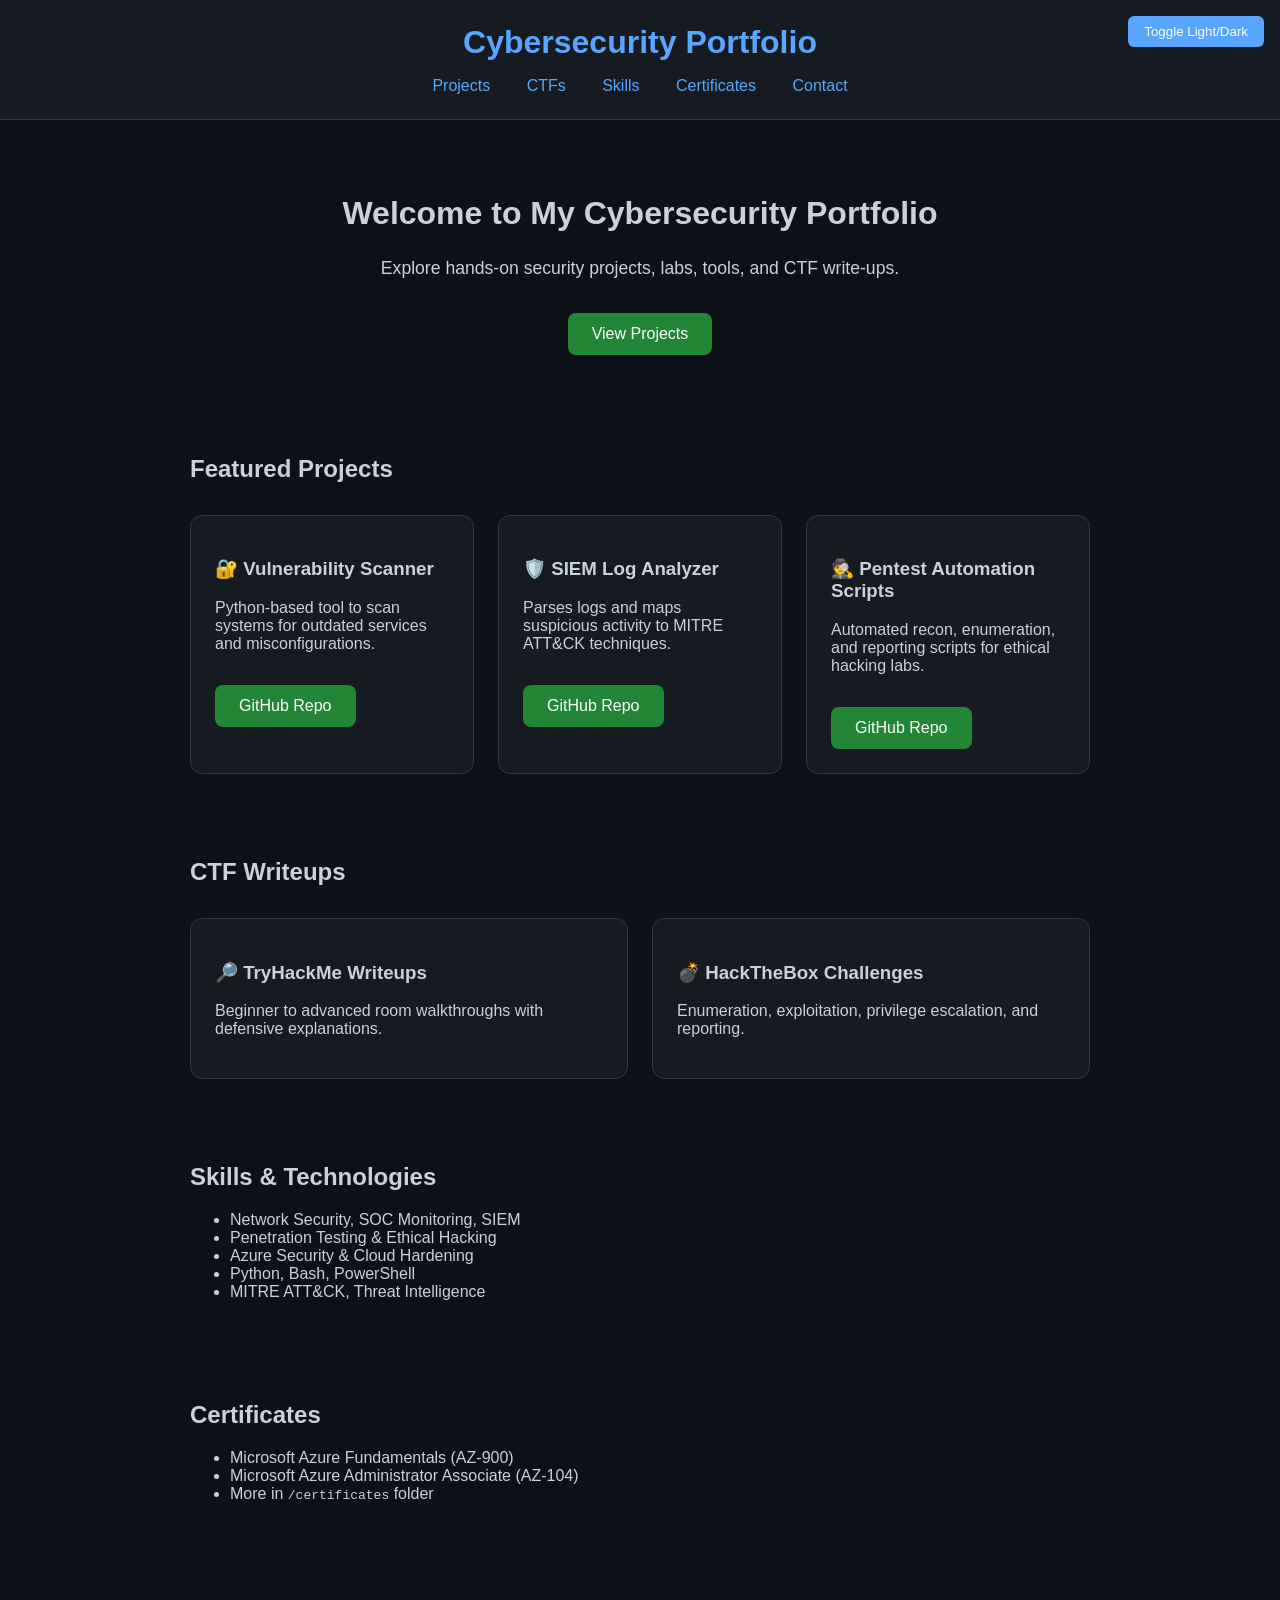
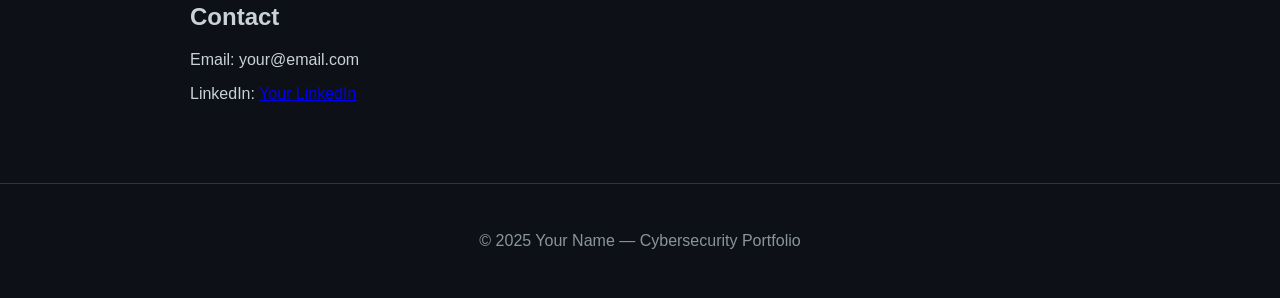
==== index.html @ ebfca136 "Create index.html" ====
<!DOCTYPE html>
<html lang="en">
<head>
    <meta charset="UTF-8">
    <meta name="viewport" content="width=device-width, initial-scale=1.0">
    <title>Cybersecurity Portfolio</title>
    <link rel="stylesheet" href="assets/css/styles.css">
    <style>
        body {margin:0;font-family:Arial,sans-serif;background:#0d1117;color:#c9d1d9;transition: background 0.3s, color 0.3s;}
        header {background:#161b22;padding:1.5rem 2rem;text-align:center;border-bottom:1px solid #30363d;}
        header h1 {margin:0;font-size:2rem;color:#58a6ff;}
        nav {margin-top:1rem;}
        nav a {margin:0 1rem;color:#58a6ff;text-decoration:none;transition:color 0.3s;}
        nav a:hover {color:#2ea043;}
        section {max-width:900px;margin:auto;padding:2rem;}
        .hero {text-align:center;padding:3rem 1rem;}
        .hero h2 {font-size:2rem;}
        .hero p {font-size:1.1rem;margin-top:0.5rem;}
        .cards {display:grid;grid-template-columns:repeat(auto-fit,minmax(250px,1fr));gap:1.5rem;margin-top:2rem;}
        .card {background:#161b22;border:1px solid #30363d;border-radius:12px;padding:1.5rem;transition:0.3s ease;}
        .card:hover {border-color:#58a6ff;}
        a.button {display:inline-block;margin-top:1rem;padding:0.75rem 1.5rem;background:#238636;color:white;text-decoration:none;border-radius:8px;transition:0.3s;}
        a.button:hover {background:#2ea043;}
        footer {text-align:center;padding:2rem 1rem;border-top:1px solid #30363d;margin-top:2rem;color:#8b949e;}
        .dark-mode {background:#0d1117;color:#c9d1d9;}
        .light-mode {background:#f5f5f5;color:#111;}
        .mode-toggle {position:fixed;top:1rem;right:1rem;padding:0.5rem 1rem;background:#58a6ff;color:white;border:none;border-radius:6px;cursor:pointer;transition:0.3s;}
        .mode-toggle:hover {background:#2ea043;}
    </style>
</head>
<body>
    <button class="mode-toggle" onclick="toggleMode()">Toggle Light/Dark</button>
    <header>
        <h1>Cybersecurity Portfolio</h1>
        <nav>
            <a href="#projects">Projects</a>
            <a href="#ctf">CTFs</a>
            <a href="#skills">Skills</a>
            <a href="#certificates">Certificates</a>
            <a href="#contact">Contact</a>
        </nav>
    </header>

    <section class="hero">
        <h2>Welcome to My Cybersecurity Portfolio</h2>
        <p>Explore hands-on security projects, labs, tools, and CTF write-ups.</p>
        <a class="button" href="#projects">View Projects</a>
    </section>

    <section id="projects">
        <h2>Featured Projects</h2>
        <div class="cards">
            <div class="card">
                <h3>🔐 Vulnerability Scanner</h3>
                <p>Python-based tool to scan systems for outdated services and misconfigurations.</p>
                <a href="#" class="button">GitHub Repo</a>
            </div>
            <div class="card">
                <h3>🛡️ SIEM Log Analyzer</h3>
                <p>Parses logs and maps suspicious activity to MITRE ATT&CK techniques.</p>
                <a href="#" class="button">GitHub Repo</a>
            </div>
            <div class="card">
                <h3>🕵️ Pentest Automation Scripts</h3>
                <p>Automated recon, enumeration, and reporting scripts for ethical hacking labs.</p>
                <a href="#" class="button">GitHub Repo</a>
            </div>
        </div>
    </section>

    <section id="ctf">
        <h2>CTF Writeups</h2>
        <div class="cards">
            <div class="card">
                <h3>🔎 TryHackMe Writeups</h3>
                <p>Beginner to advanced room walkthroughs with defensive explanations.</p>
            </div>
            <div class="card">
                <h3>💣 HackTheBox Challenges</h3>
                <p>Enumeration, exploitation, privilege escalation, and reporting.</p>
            </div>
        </div>
    </section>

    <section id="skills">
        <h2>Skills & Technologies</h2>
        <ul>
            <li>Network Security, SOC Monitoring, SIEM</li>
            <li>Penetration Testing & Ethical Hacking</li>
            <li>Azure Security & Cloud Hardening</li>
            <li>Python, Bash, PowerShell</li>
            <li>MITRE ATT&CK, Threat Intelligence</li>
        </ul>
    </section>

    <section id="certificates">
        <h2>Certificates</h2>
        <ul>
            <li>Microsoft Azure Fundamentals (AZ-900)</li>
            <li>Microsoft Azure Administrator Associate (AZ-104)</li>
            <li>More in <code>/certificates</code> folder</li>
        </ul>
    </section>

    <section id="contact">
        <h2>Contact</h2>
        <p>Email: your@email.com</p>
        <p>LinkedIn: <a href="#">Your LinkedIn</a></p>
    </section>

    <footer>
        <p>© 2025 Your Name — Cybersecurity Portfolio</p>
    </footer>

    <script>
        function toggleMode() {
            document.body.classList.toggle('light-mode');
            document.body.classList.toggle('dark-mode');
        }
    </script>
</body>
</html>
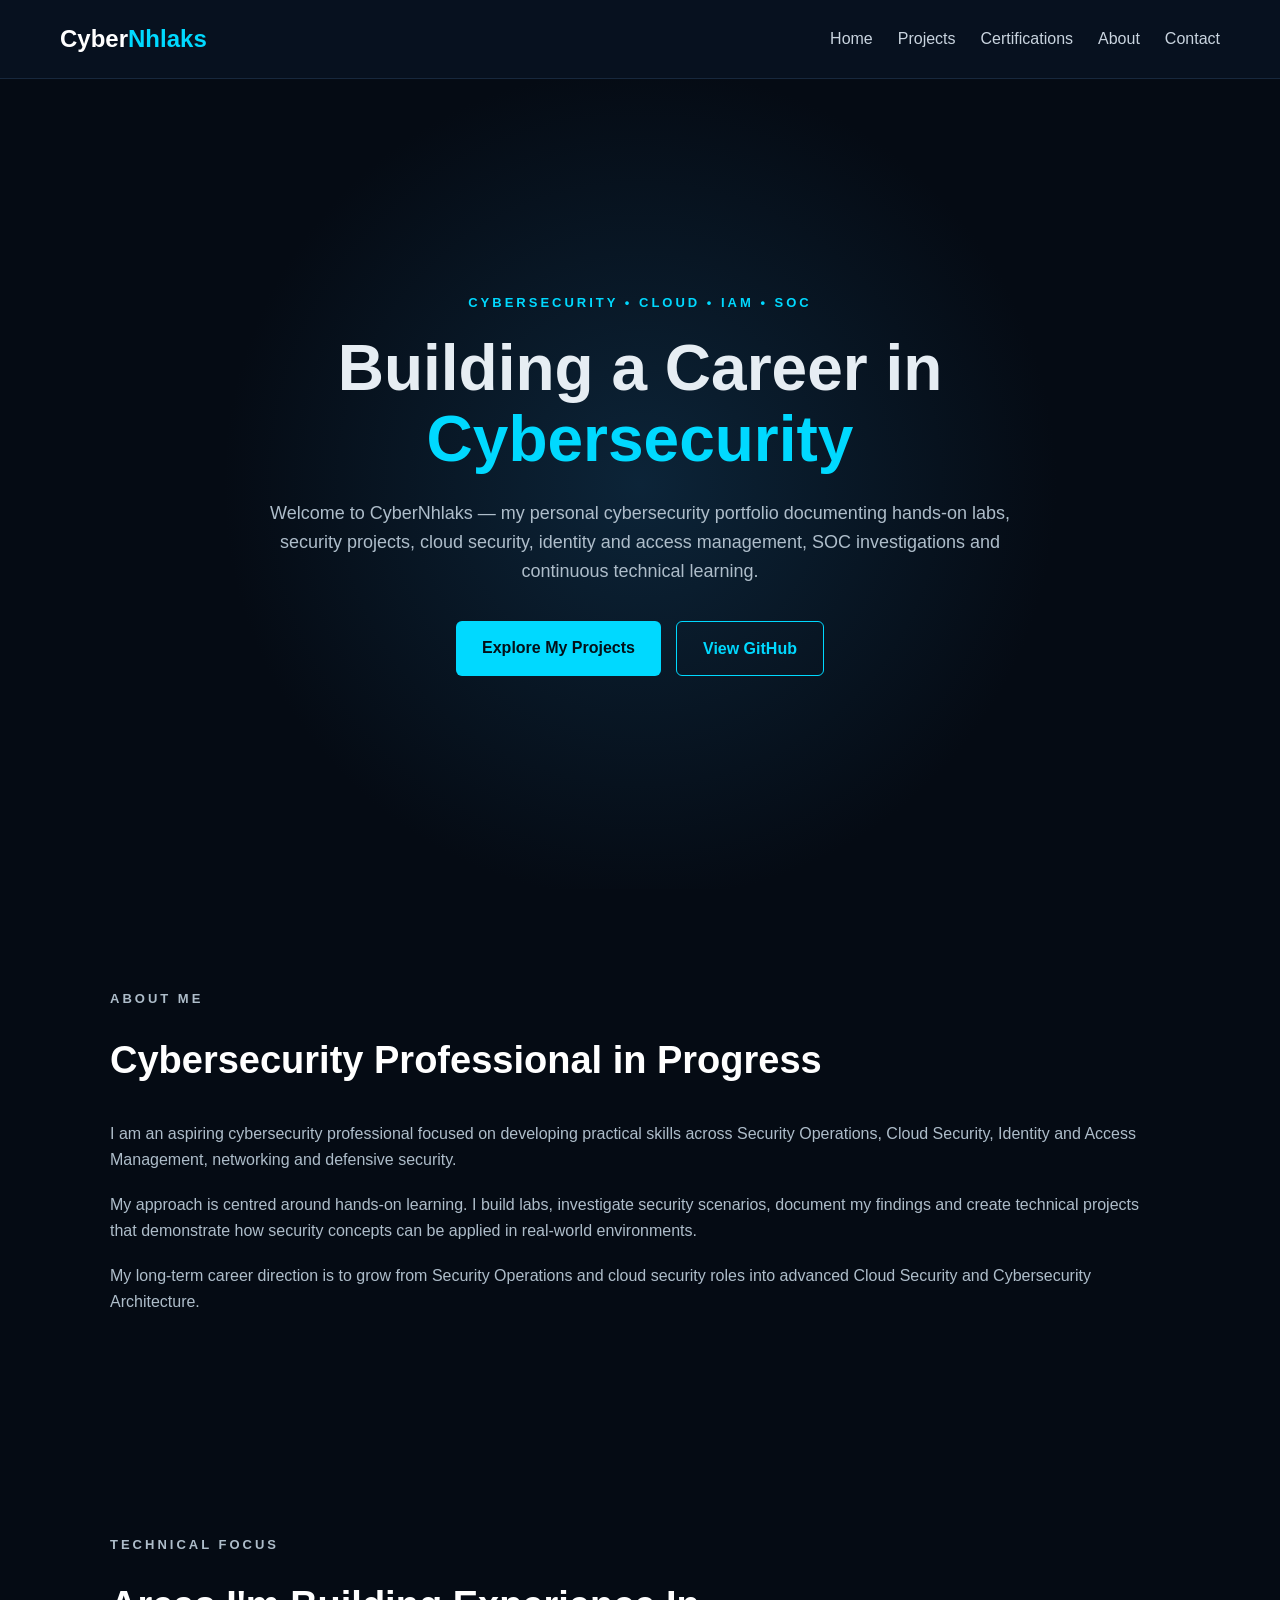
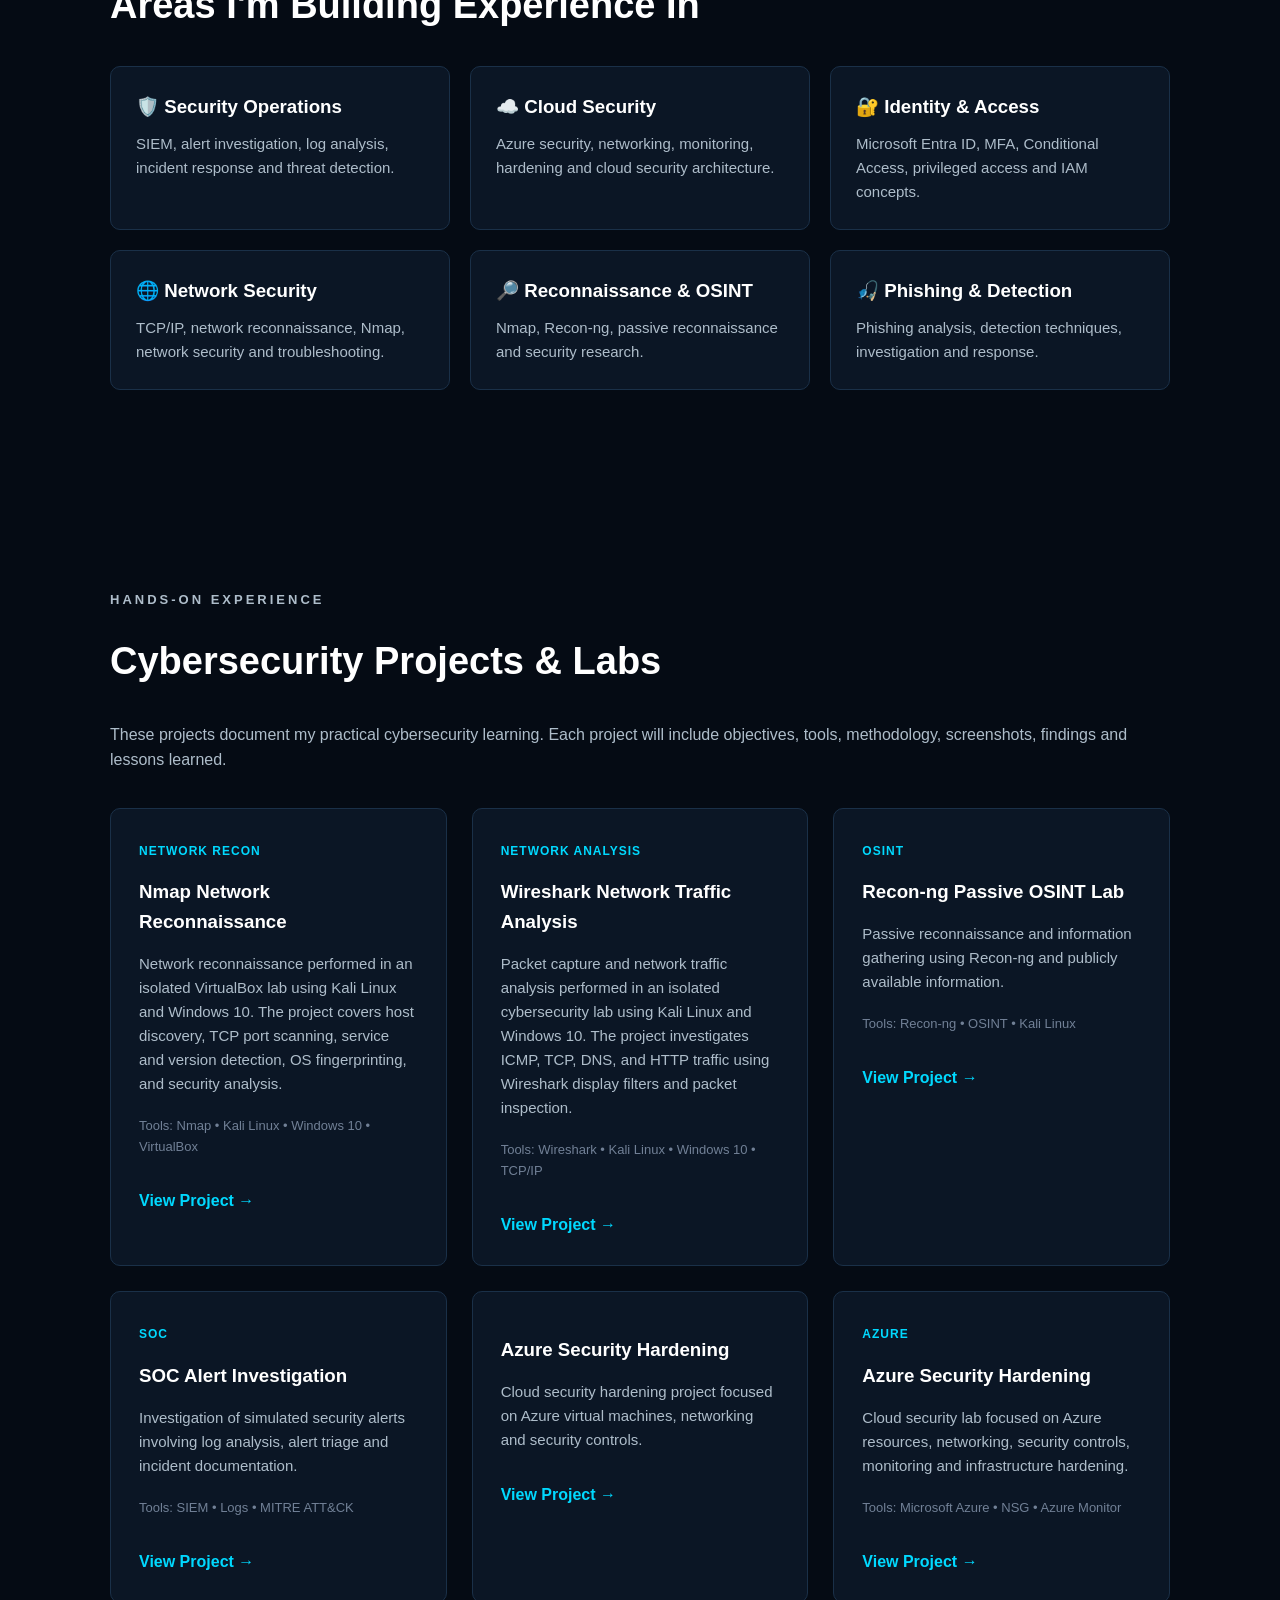
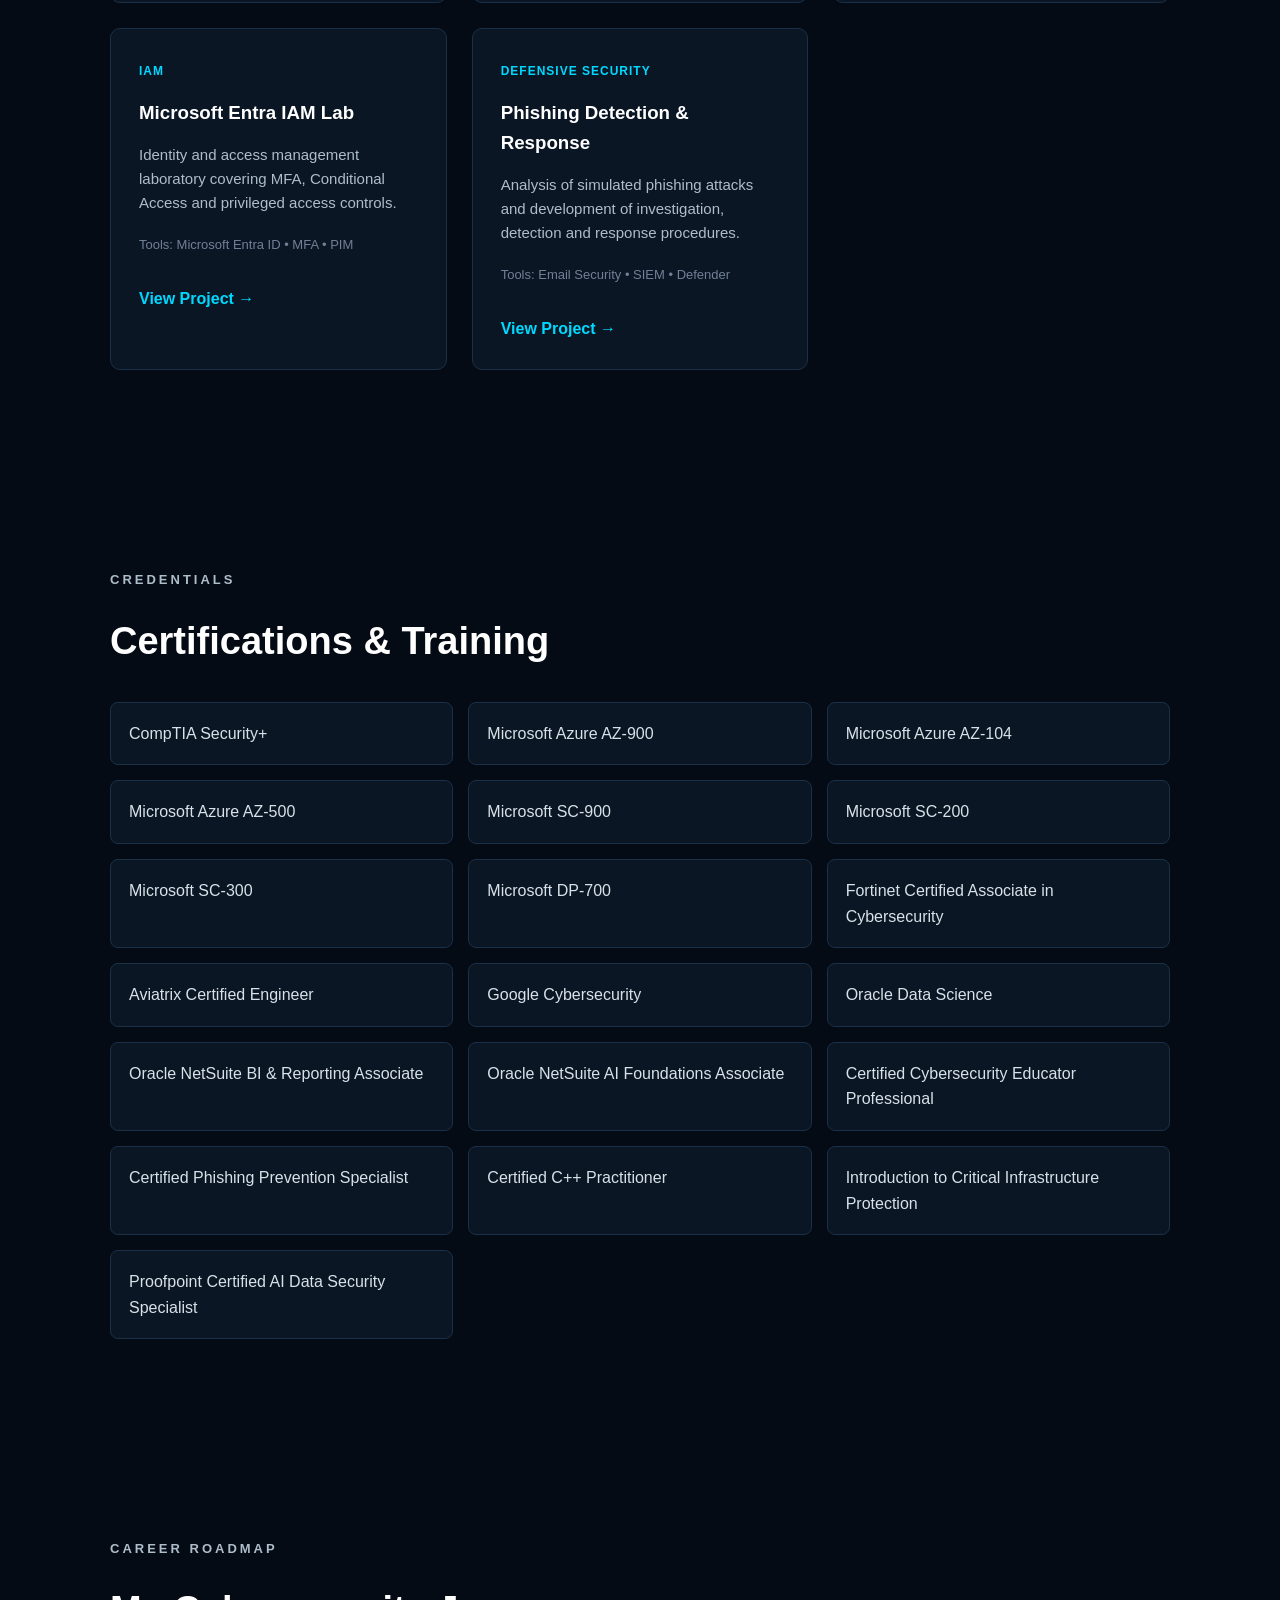
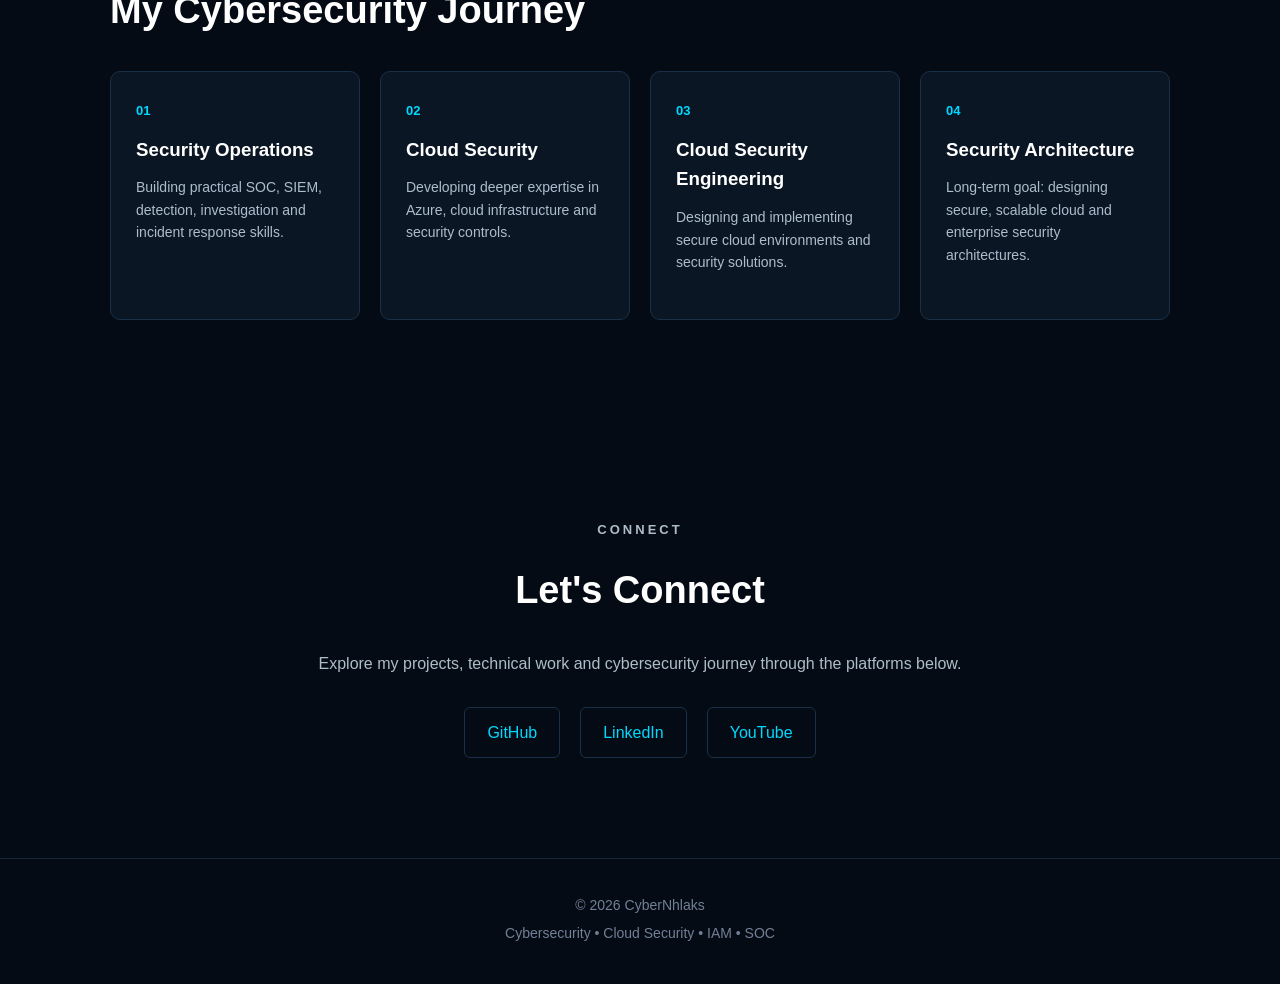
==== commit 0aefed86: "Fix CyberNhlaks homepage with redesigned portfolio" ====
--- a/index.html
+++ b/index.html
@@ -1,122 +1,569 @@
-<!DOCTYPE html>
-<html lang="en">
-<head>
-    <meta charset="UTF-8">
-    <meta name="viewport" content="width=device-width, initial-scale=1.0">
-    <title>Cybersecurity Portfolio</title>
-    <link rel="stylesheet" href="assets/css/styles.css">
-    <style>
-        body {margin:0;font-family:Arial,sans-serif;background:#0d1117;color:#c9d1d9;transition: background 0.3s, color 0.3s;}
-        header {background:#161b22;padding:1.5rem 2rem;text-align:center;border-bottom:1px solid #30363d;}
-        header h1 {margin:0;font-size:2rem;color:#58a6ff;}
-        nav {margin-top:1rem;}
-        nav a {margin:0 1rem;color:#58a6ff;text-decoration:none;transition:color 0.3s;}
-        nav a:hover {color:#2ea043;}
-        section {max-width:900px;margin:auto;padding:2rem;}
-        .hero {text-align:center;padding:3rem 1rem;}
-        .hero h2 {font-size:2rem;}
-        .hero p {font-size:1.1rem;margin-top:0.5rem;}
-        .cards {display:grid;grid-template-columns:repeat(auto-fit,minmax(250px,1fr));gap:1.5rem;margin-top:2rem;}
-        .card {background:#161b22;border:1px solid #30363d;border-radius:12px;padding:1.5rem;transition:0.3s ease;}
-        .card:hover {border-color:#58a6ff;}
-        a.button {display:inline-block;margin-top:1rem;padding:0.75rem 1.5rem;background:#238636;color:white;text-decoration:none;border-radius:8px;transition:0.3s;}
-        a.button:hover {background:#2ea043;}
-        footer {text-align:center;padding:2rem 1rem;border-top:1px solid #30363d;margin-top:2rem;color:#8b949e;}
-        .dark-mode {background:#0d1117;color:#c9d1d9;}
-        .light-mode {background:#f5f5f5;color:#111;}
-        .mode-toggle {position:fixed;top:1rem;right:1rem;padding:0.5rem 1rem;background:#58a6ff;color:white;border:none;border-radius:6px;cursor:pointer;transition:0.3s;}
-        .mode-toggle:hover {background:#2ea043;}
-    </style>
-</head>
-<body>
-    <button class="mode-toggle" onclick="toggleMode()">Toggle Light/Dark</button>
-    <header>
-        <h1>Cybersecurity Portfolio</h1>
-        <nav>
-            <a href="#projects">Projects</a>
-            <a href="#ctf">CTFs</a>
-            <a href="#skills">Skills</a>
-            <a href="#certificates">Certificates</a>
-            <a href="#contact">Contact</a>
-        </nav>
-    </header>
-
-    <section class="hero">
-        <h2>Welcome to My Cybersecurity Portfolio</h2>
-        <p>Explore hands-on security projects, labs, tools, and CTF write-ups.</p>
-        <a class="button" href="#projects">View Projects</a>
-    </section>
-
-    <section id="projects">
-        <h2>Featured Projects</h2>
-        <div class="cards">
-            <div class="card">
-                <h3>🔐 Vulnerability Scanner</h3>
-                <p>Python-based tool to scan systems for outdated services and misconfigurations.</p>
-                <a href="#" class="button">GitHub Repo</a>
-            </div>
-            <div class="card">
-                <h3>🛡️ SIEM Log Analyzer</h3>
-                <p>Parses logs and maps suspicious activity to MITRE ATT&CK techniques.</p>
-                <a href="#" class="button">GitHub Repo</a>
-            </div>
-            <div class="card">
-                <h3>🕵️ Pentest Automation Scripts</h3>
-                <p>Automated recon, enumeration, and reporting scripts for ethical hacking labs.</p>
-                <a href="#" class="button">GitHub Repo</a>
-            </div>
-        </div>
-    </section>
-
-    <section id="ctf">
-        <h2>CTF Writeups</h2>
-        <div class="cards">
-            <div class="card">
-                <h3>🔎 TryHackMe Writeups</h3>
-                <p>Beginner to advanced room walkthroughs with defensive explanations.</p>
-            </div>
-            <div class="card">
-                <h3>💣 HackTheBox Challenges</h3>
-                <p>Enumeration, exploitation, privilege escalation, and reporting.</p>
-            </div>
-        </div>
-    </section>
-
-    <section id="skills">
-        <h2>Skills & Technologies</h2>
-        <ul>
-            <li>Network Security, SOC Monitoring, SIEM</li>
-            <li>Penetration Testing & Ethical Hacking</li>
-            <li>Azure Security & Cloud Hardening</li>
-            <li>Python, Bash, PowerShell</li>
-            <li>MITRE ATT&CK, Threat Intelligence</li>
-        </ul>
-    </section>
-
-    <section id="certificates">
-        <h2>Certificates</h2>
-        <ul>
-            <li>Microsoft Azure Fundamentals (AZ-900)</li>
-            <li>Microsoft Azure Administrator Associate (AZ-104)</li>
-            <li>More in <code>/certificates</code> folder</li>
-        </ul>
-    </section>
-
-    <section id="contact">
-        <h2>Contact</h2>
-        <p>Email: your@email.com</p>
-        <p>LinkedIn: <a href="#">Your LinkedIn</a></p>
-    </section>
-
-    <footer>
-        <p>© 2025 Your Name — Cybersecurity Portfolio</p>
-    </footer>
-
-    <script>
-        function toggleMode() {
-            document.body.classList.toggle('light-mode');
-            document.body.classList.toggle('dark-mode');
-        }
-    </script>
-</body>
-</html>
+<!DOCTYPE html>
+<html lang="en">
+
+<head>
+    <meta charset="UTF-8">
+    <meta name="viewport" content="width=device-width, initial-scale=1.0">
+
+    <title>CyberNhlaks | Cybersecurity Portfolio</title>
+
+    <meta name="description"
+        content="CyberNhlaks cybersecurity portfolio showcasing SOC, cloud security, IAM, networking and defensive security projects.">
+
+    <link rel="stylesheet" href="style.css">
+</head>
+
+<body>
+
+    <!-- ================= NAVIGATION ================= -->
+
+    <header>
+        <nav class="navbar">
+
+            <div class="logo">
+                Cyber<span>Nhlaks</span>
+            </div>
+
+            <ul class="nav-links">
+                <li><a href="#home">Home</a></li>
+                <li><a href="#projects">Projects</a></li>
+                <li><a href="#certifications">Certifications</a></li>
+                <li><a href="#about">About</a></li>
+                <li><a href="#contact">Contact</a></li>
+            </ul>
+
+        </nav>
+    </header>
+
+
+    <!-- ================= HOME ================= -->
+
+    <section id="home" class="hero">
+
+        <div class="hero-content">
+
+            <p class="tagline">
+                CYBERSECURITY • CLOUD • IAM • SOC
+            </p>
+
+            <h1>
+                Building a Career in
+                <span>Cybersecurity</span>
+            </h1>
+
+            <p class="hero-text">
+                Welcome to CyberNhlaks — my personal cybersecurity portfolio
+                documenting hands-on labs, security projects, cloud security,
+                identity and access management, SOC investigations and
+                continuous technical learning.
+            </p>
+
+            <div class="hero-buttons">
+
+                <a href="#projects" class="btn">
+                    Explore My Projects
+                </a>
+
+                <a href="https://github.com/Niphokuhle116/CyberNhlaks"
+                   target="_blank"
+                   class="btn secondary">
+                    View GitHub
+                </a>
+
+            </div>
+
+        </div>
+
+    </section>
+
+
+    <!-- ================= ABOUT ================= -->
+
+    <section id="about" class="section">
+
+        <p class="section-label">ABOUT ME</p>
+
+        <h2>Cybersecurity Professional in Progress</h2>
+
+        <p>
+            I am an aspiring cybersecurity professional focused on developing
+            practical skills across Security Operations, Cloud Security,
+            Identity and Access Management, networking and defensive security.
+        </p>
+
+        <p>
+            My approach is centred around hands-on learning. I build labs,
+            investigate security scenarios, document my findings and create
+            technical projects that demonstrate how security concepts can be
+            applied in real-world environments.
+        </p>
+
+        <p>
+            My long-term career direction is to grow from Security Operations
+            and cloud security roles into advanced Cloud Security and
+            Cybersecurity Architecture.
+        </p>
+
+    </section>
+
+
+    <!-- ================= SKILLS ================= -->
+
+    <section class="section">
+
+        <p class="section-label">TECHNICAL FOCUS</p>
+
+        <h2>Areas I'm Building Experience In</h2>
+
+        <div class="skills-grid">
+
+            <div class="skill-card">
+                <h3>🛡️ Security Operations</h3>
+                <p>
+                    SIEM, alert investigation, log analysis,
+                    incident response and threat detection.
+                </p>
+            </div>
+
+            <div class="skill-card">
+                <h3>☁️ Cloud Security</h3>
+                <p>
+                    Azure security, networking, monitoring,
+                    hardening and cloud security architecture.
+                </p>
+            </div>
+
+            <div class="skill-card">
+                <h3>🔐 Identity & Access</h3>
+                <p>
+                    Microsoft Entra ID, MFA, Conditional Access,
+                    privileged access and IAM concepts.
+                </p>
+            </div>
+
+            <div class="skill-card">
+                <h3>🌐 Network Security</h3>
+                <p>
+                    TCP/IP, network reconnaissance, Nmap,
+                    network security and troubleshooting.
+                </p>
+            </div>
+
+            <div class="skill-card">
+                <h3>🔎 Reconnaissance & OSINT</h3>
+                <p>
+                    Nmap, Recon-ng, passive reconnaissance
+                    and security research.
+                </p>
+            </div>
+
+            <div class="skill-card">
+                <h3>🎣 Phishing & Detection</h3>
+                <p>
+                    Phishing analysis, detection techniques,
+                    investigation and response.
+                </p>
+            </div>
+
+        </div>
+
+    </section>
+
+
+    <!-- ================= PROJECTS ================= -->
+
+    <section id="projects" class="section">
+
+        <p class="section-label">HANDS-ON EXPERIENCE</p>
+
+        <h2>Cybersecurity Projects & Labs</h2>
+
+        <p>
+            These projects document my practical cybersecurity learning.
+            Each project will include objectives, tools, methodology,
+            screenshots, findings and lessons learned.
+        </p>
+
+
+        <div class="projects-grid">
+
+
+          <!-- PROJECT 1 -->
+
+<div class="project-card">
+
+    <span class="project-category">
+        NETWORK RECON
+    </span>
+
+    <h3>
+        Nmap Network Reconnaissance
+    </h3>
+
+    <p>
+        Network reconnaissance performed in an isolated VirtualBox lab
+        using Kali Linux and Windows 10. The project covers host discovery,
+        TCP port scanning, service and version detection, OS fingerprinting,
+        and security analysis.
+    </p>
+
+    <p class="tools">
+        Tools: Nmap • Kali Linux • Windows 10 • VirtualBox
+    </p>
+
+    <a href="https://github.com/Niphokuhle116/CyberNhlaks/tree/main/Nmap-Network-Reconnaissance"
+       class="project-link"
+       target="_blank"
+       rel="noopener noreferrer">
+        View Project →
+    </a>
+
+</div>
+
+<!-- PROJECT 2 -->
+
+<div class="project-card">
+
+    <span class="project-category">
+        NETWORK ANALYSIS
+    </span>
+
+    <h3>
+        Wireshark Network Traffic Analysis
+    </h3>
+
+    <p>
+        Packet capture and network traffic analysis performed in an
+        isolated cybersecurity lab using Kali Linux and Windows 10.
+        The project investigates ICMP, TCP, DNS, and HTTP traffic
+        using Wireshark display filters and packet inspection.
+    </p>
+
+    <p class="tools">
+        Tools: Wireshark • Kali Linux • Windows 10 • TCP/IP
+    </p>
+
+    <a href="https://github.com/Niphokuhle116/Wireshark-Network-Traffic-Analysis"
+   class="project-link"
+   target="_blank"
+   rel="noopener noreferrer">
+    View Project →
+</a>
+</div>
+
+            <!-- PROJECT 2 -->
+
+            <div class="project-card">
+
+                <span class="project-category">
+                    OSINT
+                </span>
+
+                <h3>
+                    Recon-ng Passive OSINT Lab
+                </h3>
+
+                <p>
+                    Passive reconnaissance and information gathering using
+                    Recon-ng and publicly available information.
+                </p>
+
+                <p class="tools">
+                    Tools: Recon-ng • OSINT • Kali Linux
+                </p>
+
+                <a href="#" class="project-link">
+                    View Project →
+                </a>
+
+            </div>
+
+
+            <!-- PROJECT 3 -->
+
+            <div class="project-card">
+
+                <span class="project-category">
+                    SOC
+                </span>
+
+                <h3>
+                    SOC Alert Investigation
+                </h3>
+
+                <p>
+                    Investigation of simulated security alerts involving
+                    log analysis, alert triage and incident documentation.
+                </p>
+
+                <p class="tools">
+                    Tools: SIEM • Logs • MITRE ATT&CK
+                </p>
+
+                <a href="#" class="project-link">
+                    View Project →
+                </a>
+
+            </div>
+
+
+            <!-- PROJECT 4 -->
+
+            <div class="project-card">
+    <h3>Azure Security Hardening</h3>
+    <p>
+        Cloud security hardening project focused on Azure
+        virtual machines, networking and security controls.
+    </p>
+
+    <a href="#" class="project-link">
+        View Project →
+    </a>
+</div>
+
+            <div class="project-card">
+
+                <span class="project-category">
+                    AZURE
+                </span>
+
+                <h3>
+                    Azure Security Hardening
+                </h3>
+
+                <p>
+                    Cloud security lab focused on Azure resources,
+                    networking, security controls, monitoring and
+                    infrastructure hardening.
+                </p>
+
+                <p class="tools">
+                    Tools: Microsoft Azure • NSG • Azure Monitor
+                </p>
+
+           <a href="#" class="project-link">
+            View Project →
+         </a>
+
+            </div>
+
+
+            <!-- PROJECT 5 -->
+
+            <div class="project-card">
+
+                <span class="project-category">
+                    IAM
+                </span>
+
+                <h3>
+                    Microsoft Entra IAM Lab
+                </h3>
+
+                <p>
+                    Identity and access management laboratory covering
+                    MFA, Conditional Access and privileged access controls.
+                </p>
+
+                <p class="tools">
+                    Tools: Microsoft Entra ID • MFA • PIM
+                </p>
+
+                <a href="#" class="project-link">
+                    View Project →
+                </a>
+
+            </div>
+
+
+            <!-- PROJECT 6 -->
+
+            <div class="project-card">
+
+                <span class="project-category">
+                    DEFENSIVE SECURITY
+                </span>
+
+                <h3>
+                    Phishing Detection & Response
+                </h3>
+
+                <p>
+                    Analysis of simulated phishing attacks and development
+                    of investigation, detection and response procedures.
+                </p>
+
+                <p class="tools">
+                    Tools: Email Security • SIEM • Defender
+                </p>
+
+                <a href="#" class="project-link">
+                    View Project →
+                </a>
+
+            </div>
+
+        </div>
+
+    </section>
+
+
+    <!-- ================= CERTIFICATIONS ================= -->
+
+    <section id="certifications" class="section">
+
+        <p class="section-label">CREDENTIALS</p>
+
+        <h2>Certifications & Training</h2>
+
+        <div class="certifications">
+
+            <div>CompTIA Security+</div>
+
+            <div>Microsoft Azure AZ-900</div>
+
+            <div>Microsoft Azure AZ-104</div>
+
+            <div>Microsoft Azure AZ-500</div>
+
+            <div>Microsoft SC-900</div>
+
+            <div>Microsoft SC-200</div>
+
+            <div>Microsoft SC-300</div>
+
+            <div>Microsoft DP-700</div>
+
+            <div>Fortinet Certified Associate in Cybersecurity</div>
+
+            <div>Aviatrix Certified Engineer</div>
+
+            <div>Google Cybersecurity</div>
+
+            <div>Oracle Data Science</div>
+
+            <div>Oracle NetSuite BI & Reporting Associate</div>
+
+            <div>Oracle NetSuite AI Foundations Associate</div>
+
+            <div>Certified Cybersecurity Educator Professional</div>
+
+            <div>Certified Phishing Prevention Specialist</div>
+
+            <div>Certified C++ Practitioner</div>
+
+            <div>Introduction to Critical Infrastructure Protection</div>
+
+            <div>Proofpoint Certified AI Data Security Specialist</div>
+
+        </div>
+
+    </section>
+
+
+    <!-- ================= ROADMAP ================= -->
+
+    <section class="section">
+
+        <p class="section-label">CAREER ROADMAP</p>
+
+        <h2>My Cybersecurity Journey</h2>
+
+        <div class="roadmap">
+
+            <div>
+                <span>01</span>
+                <h3>Security Operations</h3>
+                <p>
+                    Building practical SOC, SIEM, detection,
+                    investigation and incident response skills.
+                </p>
+            </div>
+
+            <div>
+                <span>02</span>
+                <h3>Cloud Security</h3>
+                <p>
+                    Developing deeper expertise in Azure,
+                    cloud infrastructure and security controls.
+                </p>
+            </div>
+
+            <div>
+                <span>03</span>
+                <h3>Cloud Security Engineering</h3>
+                <p>
+                    Designing and implementing secure cloud
+                    environments and security solutions.
+                </p>
+            </div>
+
+            <div>
+                <span>04</span>
+                <h3>Security Architecture</h3>
+                <p>
+                    Long-term goal: designing secure, scalable
+                    cloud and enterprise security architectures.
+                </p>
+            </div>
+
+        </div>
+
+    </section>
+
+
+    <!-- ================= CONTACT ================= -->
+
+    <section id="contact" class="section contact">
+
+        <p class="section-label">CONNECT</p>
+
+        <h2>Let's Connect</h2>
+
+        <p>
+            Explore my projects, technical work and cybersecurity journey
+            through the platforms below.
+        </p>
+
+        <div class="social-links">
+
+            <a href="https://github.com/Niphokuhle116/CyberNhlaks"
+               target="_blank">
+                GitHub
+            </a>
+
+            <!-- LinkedIn Profile -->
+            <a href="https://www.linkedin.com/in/nhlakanipho-mkhatshwa/"
+               target="_blank"
+             rel="noopener noreferrer">
+                LinkedIn
+            </a>
+
+            <!-- Replace # with your YouTube URL -->
+            <a href="#"
+               target="_blank">
+                YouTube
+            </a>
+
+        </div>
+
+    </section>
+
+
+    <!-- ================= FOOTER ================= -->
+
+    <footer>
+
+        <p>
+            © 2026 CyberNhlaks
+        </p>
+
+        <p>
+            Cybersecurity • Cloud Security • IAM • SOC
+        </p>
+
+    </footer>
+
+
+</body>
+</html>
--- a/style.css
+++ b/style.css
@@ -0,0 +1,825 @@
+* {
+    margin: 0;
+    padding: 0;
+    box-sizing: border-box;
+}
+
+html {
+    scroll-behavior: smooth;
+}
+
+body {
+    font-family: Arial, Helvetica, sans-serif;
+    background: #050b14;
+    color: #e6edf3;
+    line-height: 1.6;
+}
+
+
+/* ================= NAVIGATION ================= */
+
+header {
+    position: sticky;
+    top: 0;
+    z-index: 1000;
+
+    background: #07111f;
+
+    border-bottom: 1px solid #17283d;
+}
+
+.navbar {
+    max-width: 1200px;
+
+    margin: auto;
+
+    padding: 20px;
+
+    display: flex;
+
+    justify-content: space-between;
+
+    align-items: center;
+}
+
+.logo {
+    font-size: 24px;
+
+    font-weight: bold;
+
+    color: white;
+}
+
+.logo span {
+    color: #00d9ff;
+}
+
+.nav-links {
+    display: flex;
+
+    list-style: none;
+
+    gap: 25px;
+}
+
+.nav-links a {
+    color: #c9d4df;
+
+    text-decoration: none;
+
+    transition: 0.3s;
+}
+
+.nav-links a:hover {
+    color: #00d9ff;
+}
+
+
+/* ================= HERO ================= */
+
+.hero {
+    min-height: 90vh;
+
+    display: flex;
+
+    align-items: center;
+
+    justify-content: center;
+
+    text-align: center;
+
+    padding: 60px 20px;
+
+    background:
+        radial-gradient(
+            circle at center,
+            #0c2438 0%,
+            #050b14 55%
+        );
+}
+
+.hero-content {
+    max-width: 900px;
+}
+
+.tagline,
+.section-label {
+    color: #00d9ff;
+
+    font-weight: bold;
+
+    letter-spacing: 3px;
+
+    font-size: 13px;
+
+    margin-bottom: 20px;
+}
+
+.hero h1 {
+    font-size: 64px;
+
+    line-height: 1.1;
+
+    margin-bottom: 25px;
+}
+
+.hero h1 span {
+    color: #00d9ff;
+}
+
+.hero-text {
+    color: #aebdca;
+
+    font-size: 18px;
+
+    max-width: 800px;
+
+    margin: 0 auto 35px;
+}
+
+.hero-buttons {
+    display: flex;
+
+    justify-content: center;
+
+    gap: 15px;
+}
+
+.btn {
+    display: inline-block;
+
+    padding: 14px 26px;
+
+    background: #00d9ff;
+
+    color: #031018;
+
+    text-decoration: none;
+
+    font-weight: bold;
+
+    border-radius: 6px;
+
+    transition: 0.3s;
+}
+
+.btn:hover {
+    transform: translateY(-3px);
+}
+
+.btn.secondary {
+    background: transparent;
+
+    border: 1px solid #00d9ff;
+
+    color: #00d9ff;
+}
+
+
+/* ================= SECTIONS ================= */
+
+.section {
+    max-width: 1100px;
+
+    margin: auto;
+
+    padding: 100px 20px;
+}
+
+.section h2 {
+    font-size: 38px;
+
+    margin-bottom: 30px;
+
+    color: white;
+}
+
+.section p {
+    color: #aebdca;
+
+    margin-bottom: 20px;
+}
+
+
+/* ================= SKILLS ================= */
+
+.skills-grid {
+    display: grid;
+
+    grid-template-columns:
+        repeat(3, 1fr);
+
+    gap: 20px;
+}
+
+.skill-card {
+    background: #0b1625;
+
+    border: 1px solid #1a3048;
+
+    padding: 25px;
+
+    border-radius: 10px;
+
+    transition: 0.3s;
+}
+
+.skill-card:hover {
+    transform: translateY(-5px);
+
+    border-color: #00d9ff;
+}
+
+.skill-card h3 {
+    color: white;
+
+    margin-bottom: 10px;
+}
+
+.skill-card p {
+    font-size: 15px;
+
+    margin-bottom: 0;
+}
+
+
+/* ================= PROJECTS ================= */
+
+.projects-grid {
+    display: grid;
+
+    grid-template-columns:
+        repeat(3, 1fr);
+
+    gap: 25px;
+
+    margin-top: 35px;
+}
+
+.project-card {
+    background: #0b1625;
+
+    border: 1px solid #1a3048;
+
+    padding: 28px;
+
+    border-radius: 10px;
+
+    transition: 0.3s;
+}
+
+.project-card:hover {
+    transform: translateY(-5px);
+
+    border-color: #00d9ff;
+}
+
+.project-category {
+    font-size: 12px;
+
+    color: #00d9ff;
+
+    font-weight: bold;
+
+    letter-spacing: 1px;
+}
+
+.project-card h3 {
+    margin: 15px 0;
+
+    color: white;
+}
+
+.project-card p {
+    font-size: 15px;
+}
+
+.project-card .tools {
+    color: #718096;
+
+    font-size: 13px;
+
+    margin-top: 15px;
+}
+
+.project-link {
+    display: inline-block;
+
+    margin-top: 10px;
+
+    color: #00d9ff;
+
+    text-decoration: none;
+
+    font-weight: bold;
+}
+
+
+/* ================= CERTIFICATIONS ================= */
+
+.certifications {
+    display: grid;
+
+    grid-template-columns:
+        repeat(3, 1fr);
+
+    gap: 15px;
+}
+
+.certifications div {
+    background: #0b1625;
+
+    border: 1px solid #1a3048;
+
+    padding: 18px;
+
+    border-radius: 8px;
+
+    color: #d8e1e8;
+
+    transition: 0.3s;
+}
+
+.certifications div:hover {
+    border-color: #00d9ff;
+
+    transform: translateY(-3px);
+}
+
+
+/* ================= ROADMAP ================= */
+
+.roadmap {
+    display: grid;
+
+    grid-template-columns:
+        repeat(4, 1fr);
+
+    gap: 20px;
+}
+
+.roadmap div {
+    background: #0b1625;
+
+    border: 1px solid #1a3048;
+
+    padding: 25px;
+
+    border-radius: 10px;
+}
+
+.roadmap span {
+    color: #00d9ff;
+
+    font-size: 13px;
+
+    font-weight: bold;
+}
+
+.roadmap h3 {
+    margin: 12px 0;
+
+    color: white;
+}
+
+.roadmap p {
+    font-size: 14px;
+}
+
+
+/* ================= CONTACT ================= */
+
+.contact {
+    text-align: center;
+}
+
+.social-links {
+    display: flex;
+
+    justify-content: center;
+
+    gap: 20px;
+
+    margin-top: 30px;
+}
+
+.social-links a {
+    color: #00d9ff;
+
+    text-decoration: none;
+
+    border: 1px solid #1a3048;
+
+    padding: 12px 22px;
+
+    border-radius: 6px;
+
+    transition: 0.3s;
+}
+
+.social-links a:hover {
+    border-color: #00d9ff;
+
+    background: #0b1625;
+}
+
+
+/* ================= FOOTER ================= */
+
+footer {
+    text-align: center;
+
+    padding: 35px 20px;
+
+    border-top: 1px solid #17283d;
+
+    color: #718096;
+
+    font-size: 14px;
+}
+
+footer p {
+    margin-bottom: 5px;
+}
+
+
+/* ================= MOBILE ================= */
+
+@media (max-width: 900px) {
+
+    .projects-grid,
+    .skills-grid {
+        grid-template-columns: 1fr 1fr;
+    }
+
+    .roadmap {
+        grid-template-columns: 1fr 1fr;
+    }
+
+    .hero h1 {
+        font-size: 48px;
+    }
+}
+
+
+@media (max-width: 600px) {
+
+    .navbar {
+        flex-direction: column;
+
+        gap: 15px;
+    }
+
+    .nav-links {
+        flex-wrap: wrap;
+
+        justify-content: center;
+
+        gap: 15px;
+    }
+
+    .hero h1 {
+        font-size: 38px;
+    }
+
+    .hero-buttons {
+        flex-direction: column;
+
+        align-items: center;
+    }
+
+    .projects-grid,
+    .skills-grid,
+    .certifications,
+    .roadmap {
+        grid-template-columns: 1fr;
+    }
+
+    .social-links {
+        flex-direction: column;
+
+        align-items: center;
+    }
+}
+
+
+
+
+
+/* ================= PROJECT PAGE ================= */
+
+.project-hero {
+    min-height: 55vh;
+
+    display: flex;
+
+    align-items: center;
+
+    justify-content: center;
+
+    text-align: center;
+
+    padding: 80px 20px;
+
+    background:
+        radial-gradient(
+            circle at center,
+            #0c2438 0%,
+            #050b14 60%
+        );
+
+    border-bottom: 1px solid #17283d;
+}
+
+.project-hero-content {
+    max-width: 900px;
+}
+
+.project-hero h1 {
+    font-size: 56px;
+
+    line-height: 1.1;
+
+    margin-bottom: 25px;
+}
+
+.project-hero h1 span {
+    color: #00d9ff;
+}
+
+.project-hero p {
+    color: #aebdca;
+
+    font-size: 18px;
+}
+
+.project-meta {
+    display: flex;
+
+    justify-content: center;
+
+    flex-wrap: wrap;
+
+    gap: 10px;
+
+    margin-top: 30px;
+}
+
+.project-meta span {
+    padding: 8px 15px;
+
+    border: 1px solid #1a3048;
+
+    border-radius: 20px;
+
+    color: #00d9ff;
+
+    background: #0b1625;
+
+    font-size: 13px;
+}
+
+
+/* Project Container */
+
+.project-container {
+    max-width: 1000px;
+
+    margin: auto;
+
+    padding: 80px 20px;
+}
+
+.project-section {
+    margin-bottom: 90px;
+}
+
+.project-section h2 {
+    margin-bottom: 25px;
+}
+
+.project-section h3 {
+    color: white;
+
+    margin-bottom: 10px;
+}
+
+
+/* Environment */
+
+.environment-grid {
+    display: grid;
+
+    grid-template-columns:
+        repeat(4, 1fr);
+
+    gap: 15px;
+}
+
+.environment-card {
+    background: #0b1625;
+
+    border: 1px solid #1a3048;
+
+    padding: 20px;
+
+    border-radius: 8px;
+}
+
+.environment-card p {
+    margin-bottom: 0;
+
+    color: #00d9ff;
+}
+
+
+/* Methodology */
+
+.methodology {
+    display: grid;
+
+    grid-template-columns:
+        repeat(2, 1fr);
+
+    gap: 20px;
+}
+
+.methodology > div {
+    background: #0b1625;
+
+    border: 1px solid #1a3048;
+
+    padding: 25px;
+
+    border-radius: 8px;
+}
+
+.methodology span {
+    color: #00d9ff;
+
+    font-weight: bold;
+
+    font-size: 13px;
+}
+
+.methodology h3 {
+    margin-top: 10px;
+}
+
+
+/* Commands */
+
+.command-block {
+    background: #07111f;
+
+    border: 1px solid #1a3048;
+
+    padding: 25px;
+
+    border-radius: 8px;
+
+    margin-bottom: 20px;
+}
+
+.command-block h3 {
+    margin-bottom: 15px;
+}
+
+.command-block pre {
+    background: #02060b;
+
+    padding: 18px;
+
+    border-radius: 6px;
+
+    overflow-x: auto;
+
+    margin-bottom: 15px;
+}
+
+.command-block code {
+    color: #00d9ff;
+
+    font-family:
+        Consolas,
+        "Courier New",
+        monospace;
+}
+
+
+/* Findings */
+
+.finding-box {
+    background: #0b1625;
+
+    border-left: 3px solid #00d9ff;
+
+    padding: 25px;
+
+    margin-top: 20px;
+
+    border-radius: 5px;
+}
+
+
+/* Evidence */
+
+.evidence-placeholder {
+    min-height: 200px;
+
+    display: flex;
+
+    align-items: center;
+
+    justify-content: center;
+
+    background: #07111f;
+
+    border: 1px dashed #35506b;
+
+    border-radius: 8px;
+
+    margin-top: 20px;
+}
+
+.evidence-placeholder p {
+    color: #718096;
+}
+
+
+/* Lessons */
+
+.lessons {
+    padding-left: 25px;
+}
+
+.lessons li {
+    margin-bottom: 15px;
+
+    color: #aebdca;
+}
+
+
+/* Video */
+
+.video-placeholder {
+    min-height: 250px;
+
+    display: flex;
+
+    align-items: center;
+
+    justify-content: center;
+
+    background: #07111f;
+
+    border: 1px dashed #35506b;
+
+    border-radius: 8px;
+
+    margin-top: 25px;
+}
+
+.video-placeholder p {
+    color: #718096;
+}
+
+
+/* Project navigation */
+
+.project-navigation {
+    text-align: center;
+
+    margin-bottom: 50px;
+}
+
+
+/* Project page mobile */
+
+@media (max-width: 800px) {
+
+    .project-hero h1 {
+        font-size: 42px;
+    }
+
+    .environment-grid {
+        grid-template-columns:
+            1fr 1fr;
+    }
+
+    .methodology {
+        grid-template-columns: 1fr;
+    }
+}
+
+
+@media (max-width: 500px) {
+
+    .environment-grid {
+        grid-template-columns: 1fr;
+    }
+
+    .project-hero h1 {
+        font-size: 34px;
+    }
+}
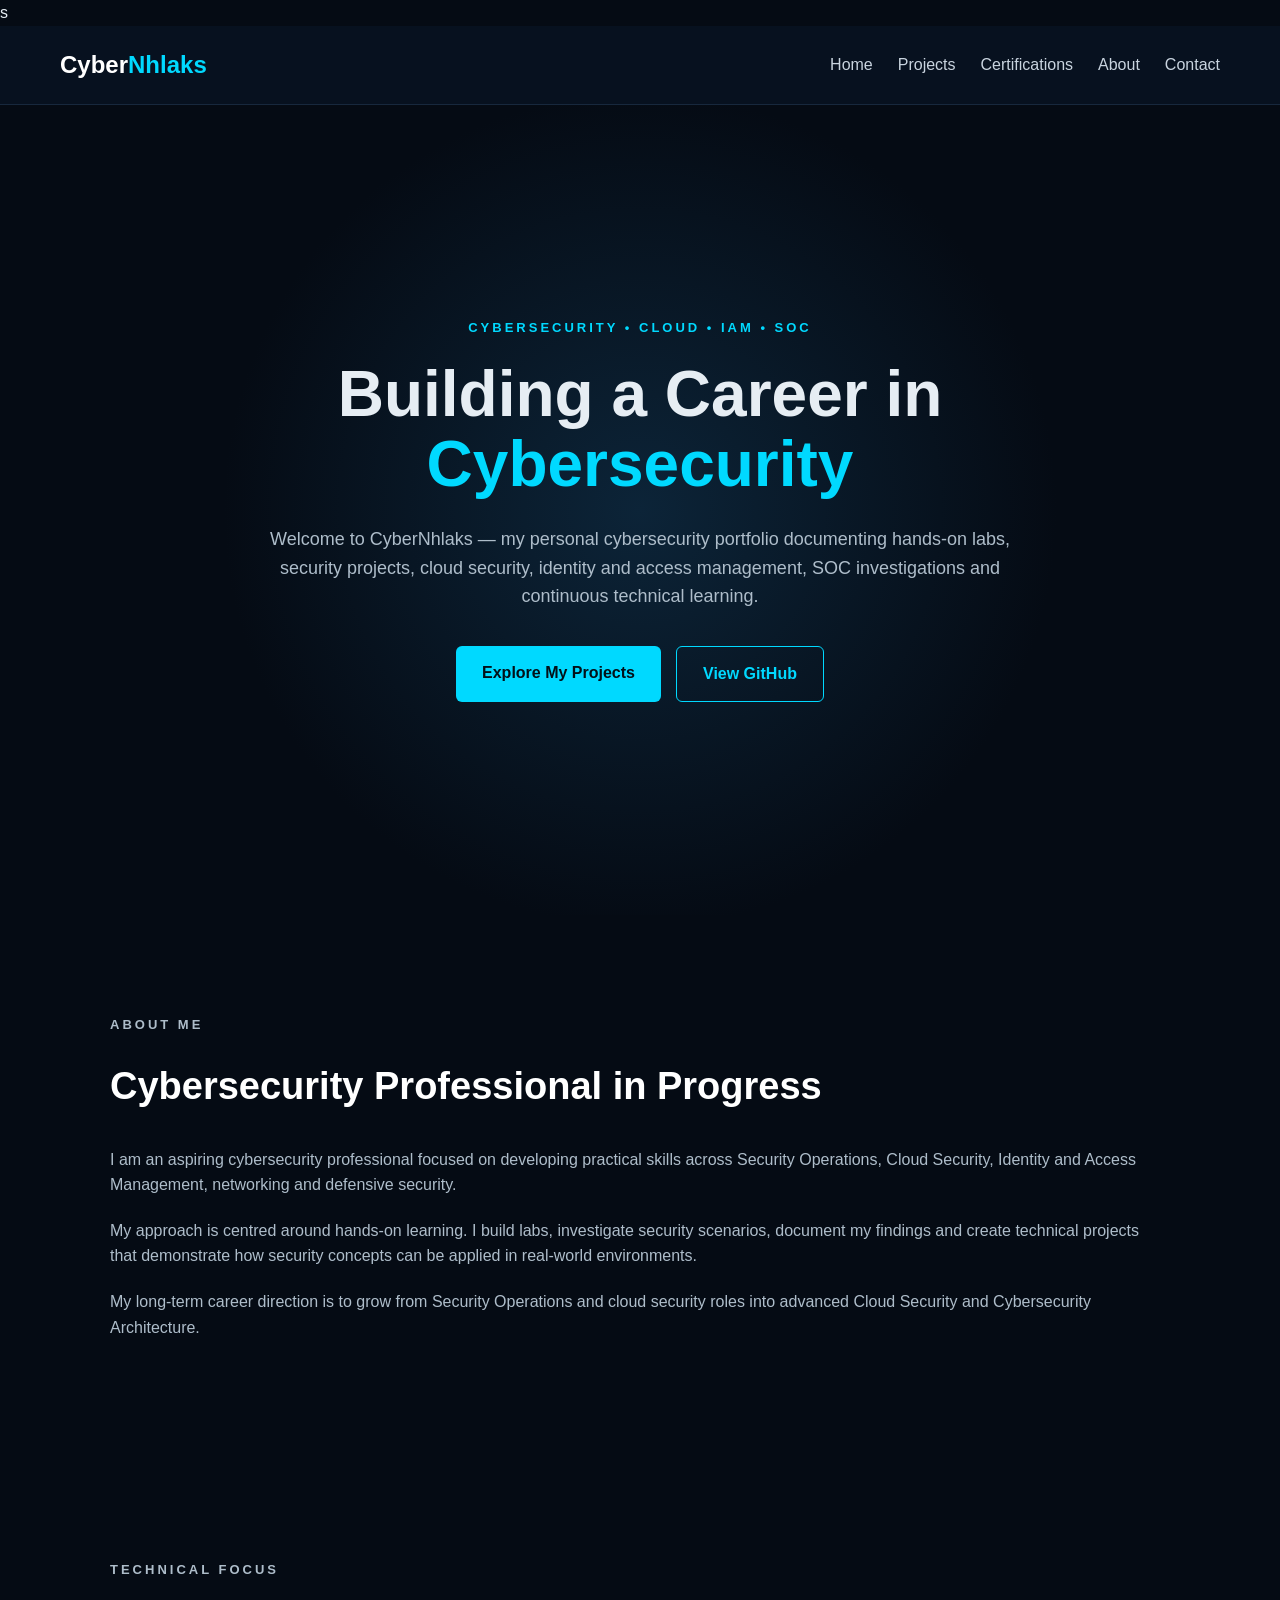
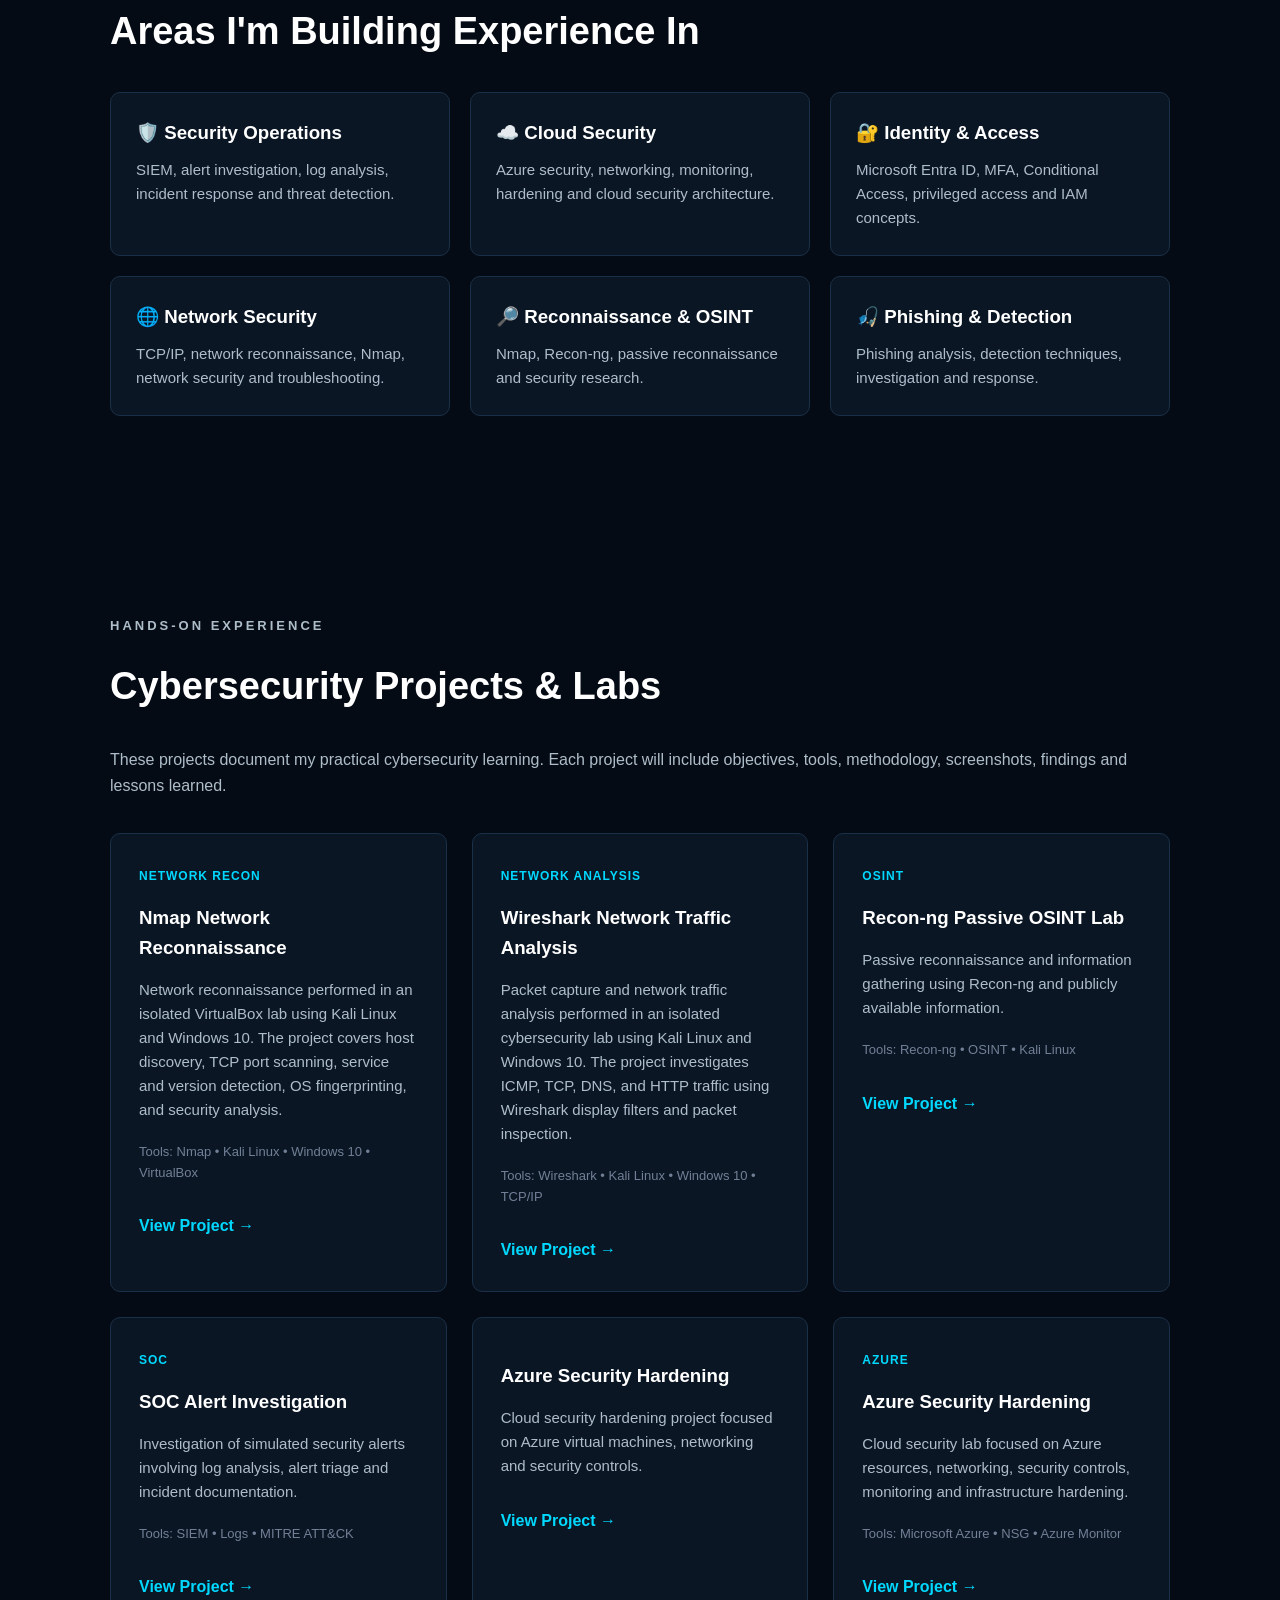
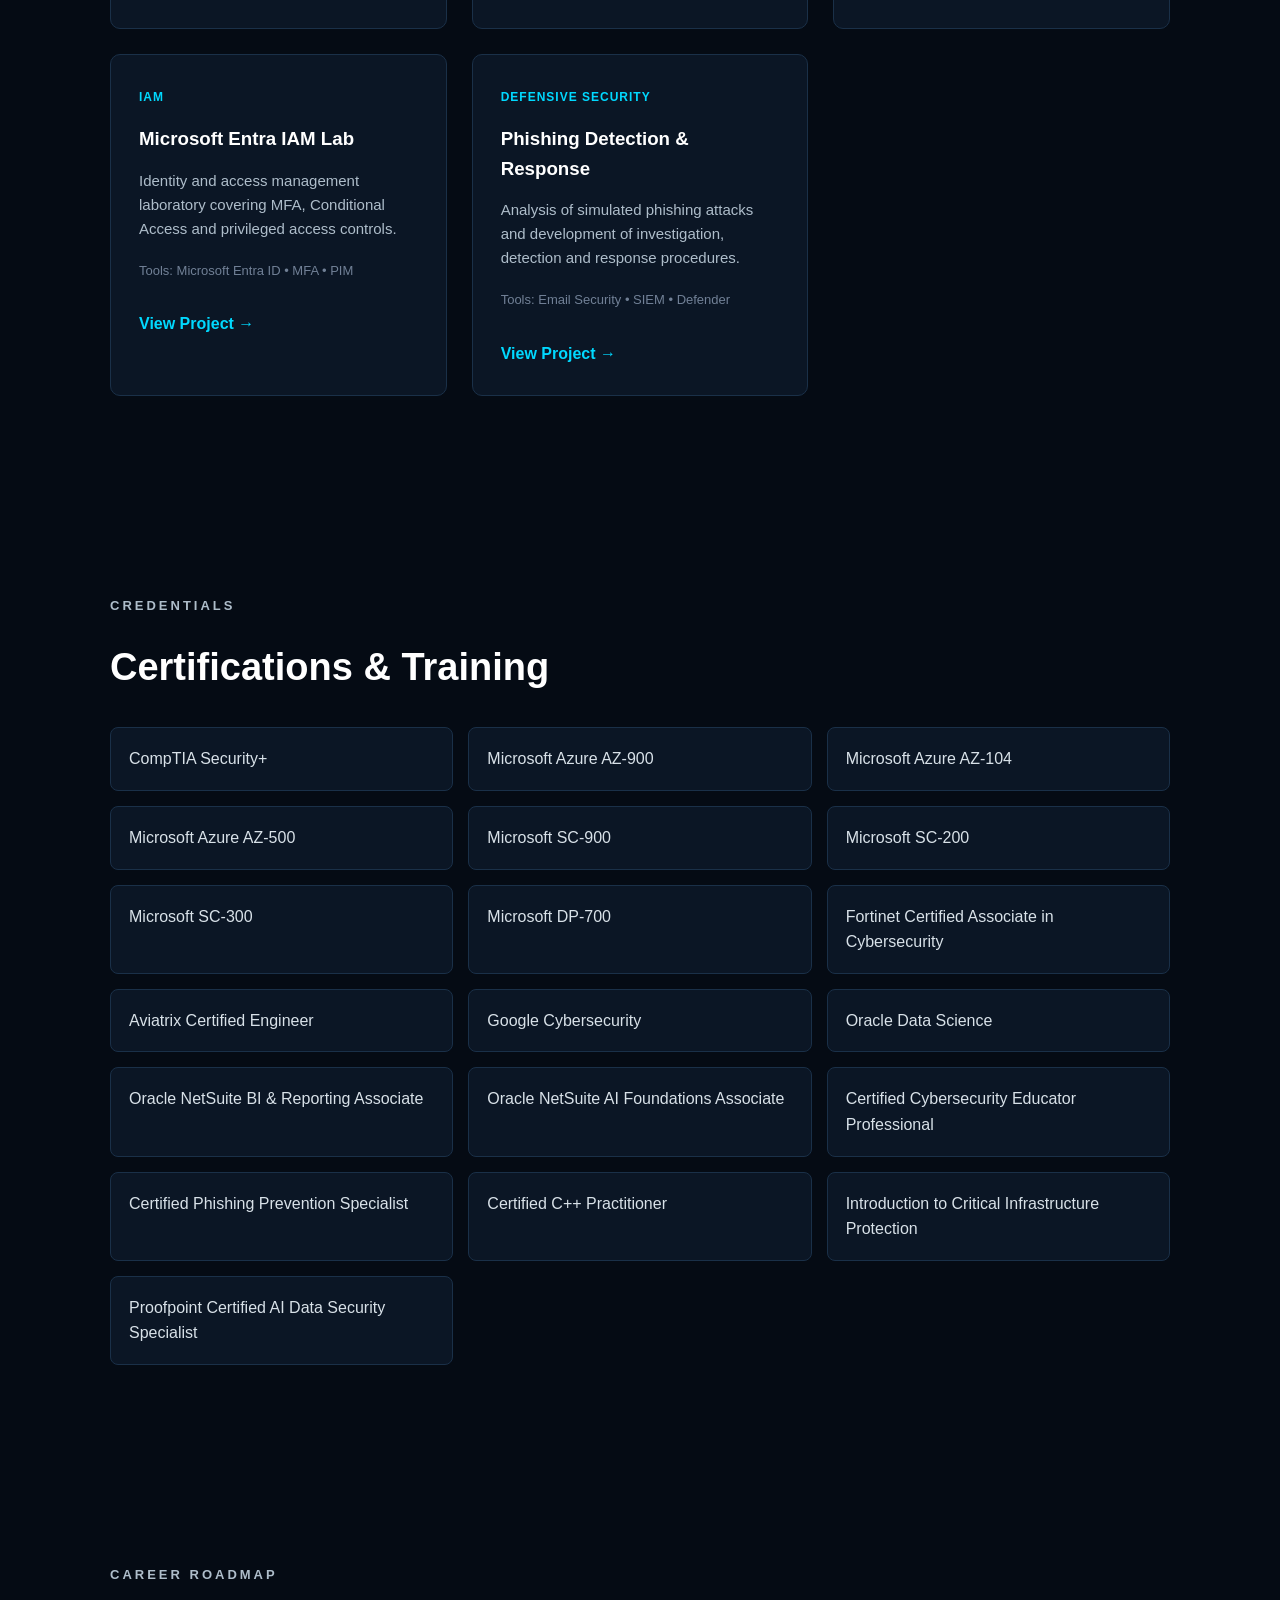
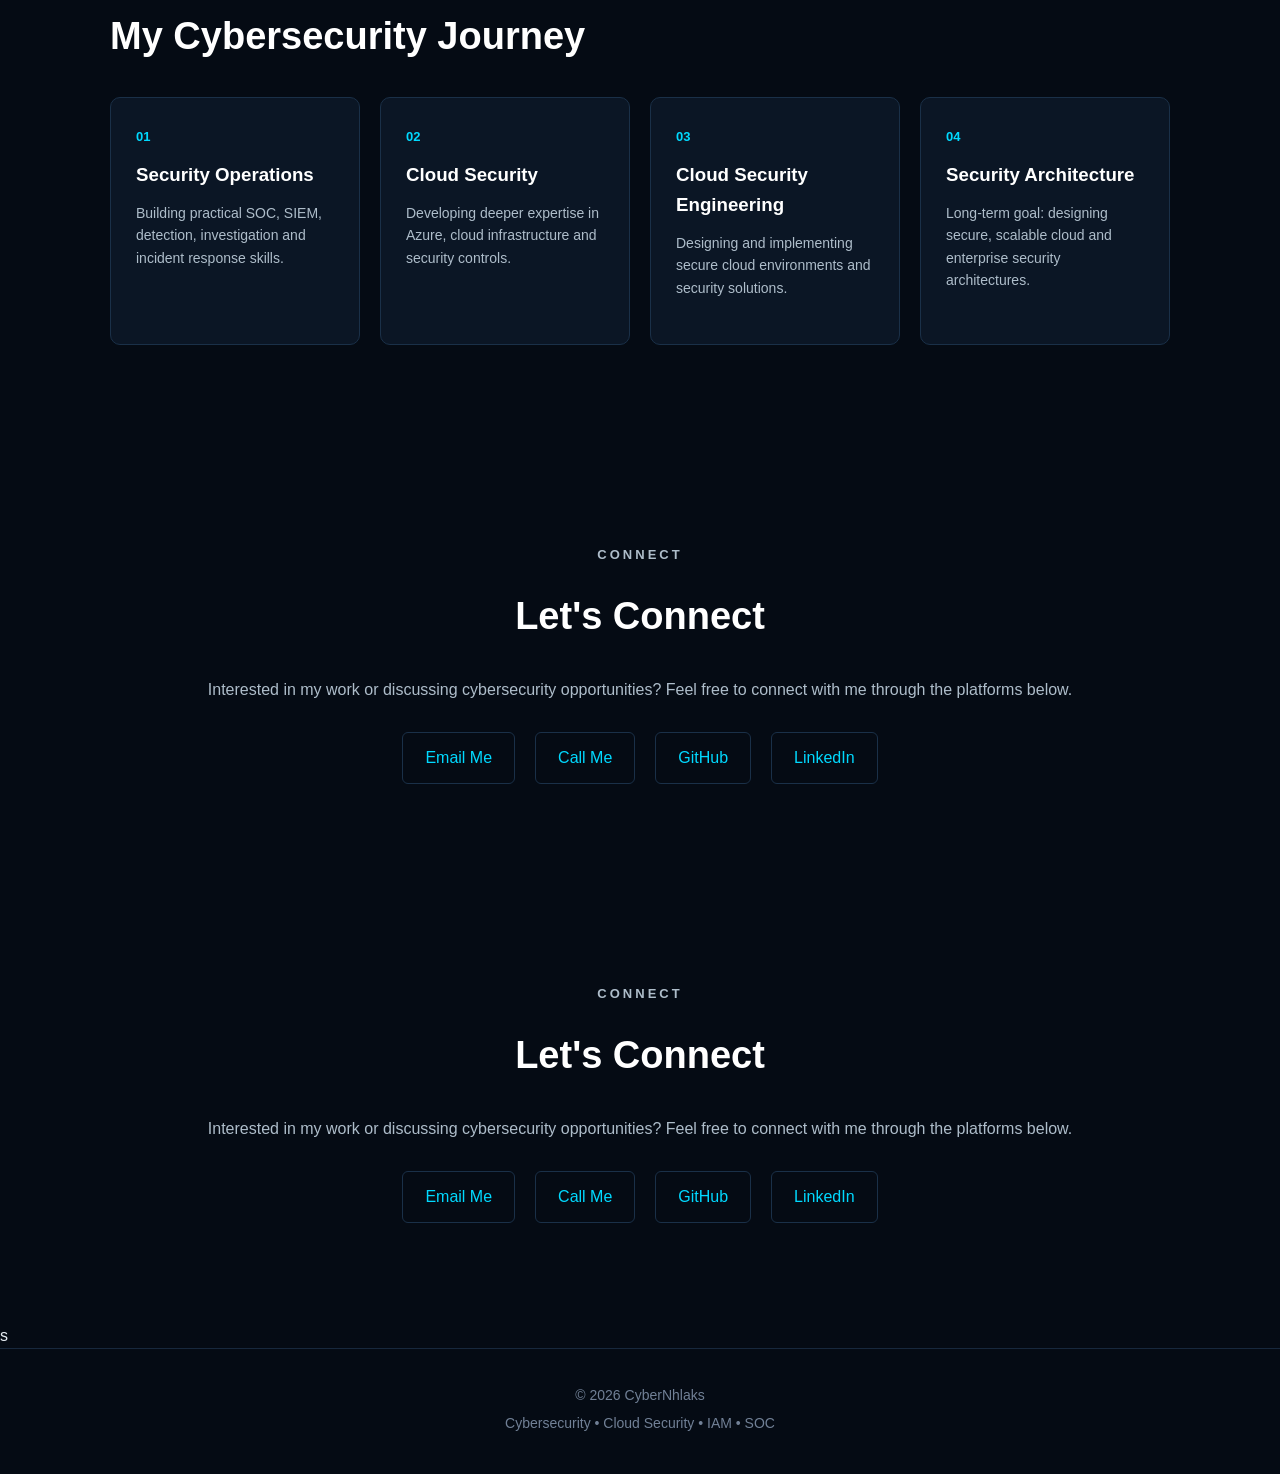
==== commit b8209239: "Update portfolio" ====
--- a/index.html
+++ b/index.html
@@ -1,7 +1,7 @@
 <!DOCTYPE html>
 <html lang="en">
 
-<head>
+<head>s
     <meta charset="UTF-8">
     <meta name="viewport" content="width=device-width, initial-scale=1.0">
 
@@ -512,42 +512,91 @@
     </section>
 
 
-    <!-- ================= CONTACT ================= -->
-
-    <section id="contact" class="section contact">
-
-        <p class="section-label">CONNECT</p>
-
-        <h2>Let's Connect</h2>
-
-        <p>
-            Explore my projects, technical work and cybersecurity journey
-            through the platforms below.
-        </p>
-
-        <div class="social-links">
-
-            <a href="https://github.com/Niphokuhle116/CyberNhlaks"
-               target="_blank">
-                GitHub
-            </a>
-
-            <!-- LinkedIn Profile -->
-            <a href="https://www.linkedin.com/in/nhlakanipho-mkhatshwa/"
-               target="_blank"
-             rel="noopener noreferrer">
-                LinkedIn
-            </a>
-
-            <!-- Replace # with your YouTube URL -->
-            <a href="#"
-               target="_blank">
-                YouTube
-            </a>
-
+   <!-- ================= CONTACT ================= -->
+
+<section id="contact" class="section contact">
+
+    <p class="section-label">CONNECT</p>
+
+    <h2>Let's Connect</h2>
+
+    <p>
+        Interested in my work or discussing cybersecurity opportunities?
+        Feel free to connect with me through the platforms below.
+    </p>
+
+    <div class="social-links">
+
+        <!-- Email -->
+        <a href="mailto:Mkhatshwanhlakanipho2@gmail.com">
+            Email Me
+        </a>
+
+        <!-- Phone -->
+        <a href="tel:+27606148251">
+            Call Me
+        </a>
+
+        <!-- GitHub -->
+        <a href="https://github.com/Niphokuhle116"
+           target="_blank"
+           rel="noopener noreferrer">
+            GitHub
+        </a>
+
+        <!-- LinkedIn -->
+        <a href="https://www.linkedin.com/in/nhlakanipho-mkhatshwa/"
+           target="_blank"
+           rel="noopener noreferrer">
+            LinkedIn
+        </a>
+
+    </div>
+
+</section>
         </div>
-
-    </section>
+        <!-- ================= CONTACT ================= -->
+
+<section id="contact" class="section contact">
+
+    <p class="section-label">CONNECT</p>
+
+    <h2>Let's Connect</h2>
+
+    <p>
+        Interested in my work or discussing cybersecurity opportunities?
+        Feel free to connect with me through the platforms below.
+    </p>
+
+    <div class="social-links">
+
+        <!-- Email -->
+        <a href="mailto:Mkhatshwanhlakanipho2@gmail.com">
+            Email Me
+        </a>
+
+        <!-- Phone -->
+        <a href="tel:+27606148251">
+            Call Me
+        </a>
+
+        <!-- GitHub -->
+        <a href="https://github.com/Niphokuhle116"
+           target="_blank"
+           rel="noopener noreferrer">
+            GitHub
+        </a>
+
+        <!-- LinkedIn -->
+        <a href="https://www.linkedin.com/in/nhlakanipho-mkhatshwa/"
+           target="_blank"
+           rel="noopener noreferrer">
+            LinkedIn
+        </a>
+
+    </div>
+
+</section>s
 
 
     <!-- ================= FOOTER ================= -->
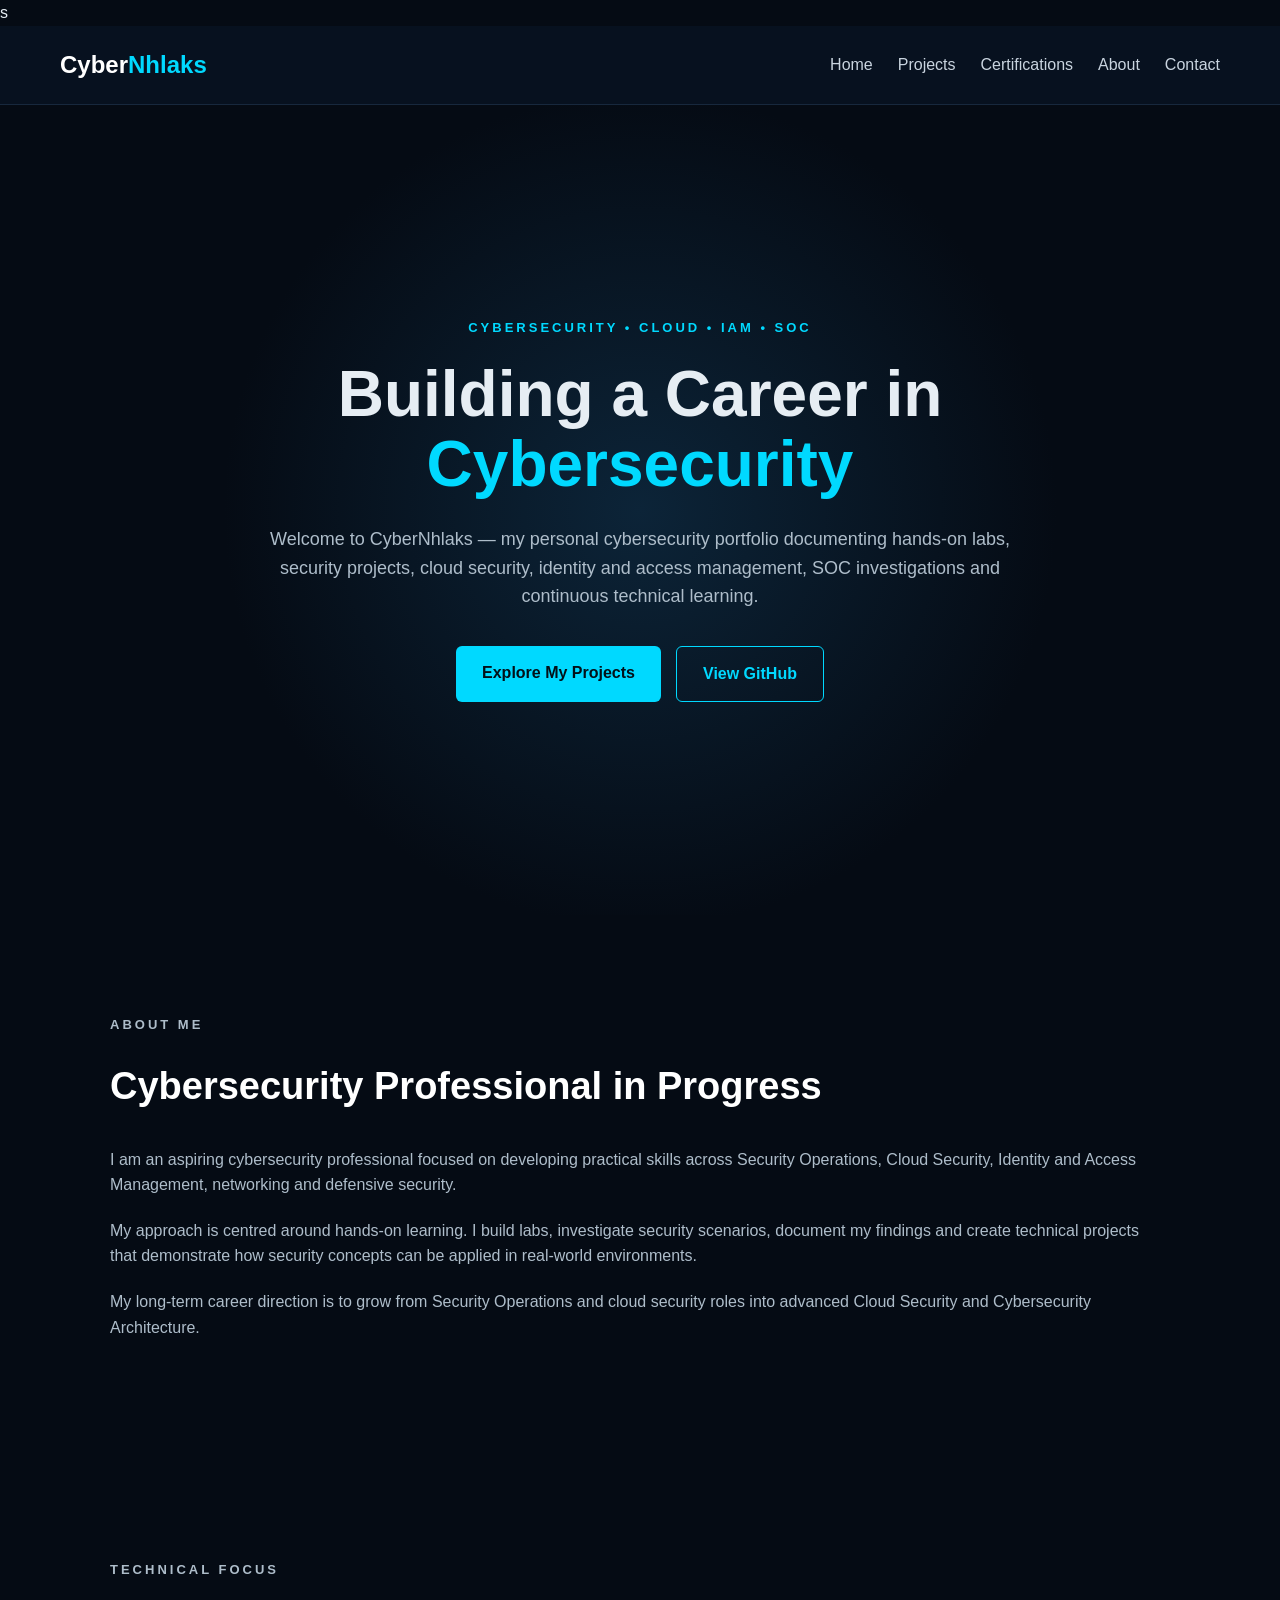
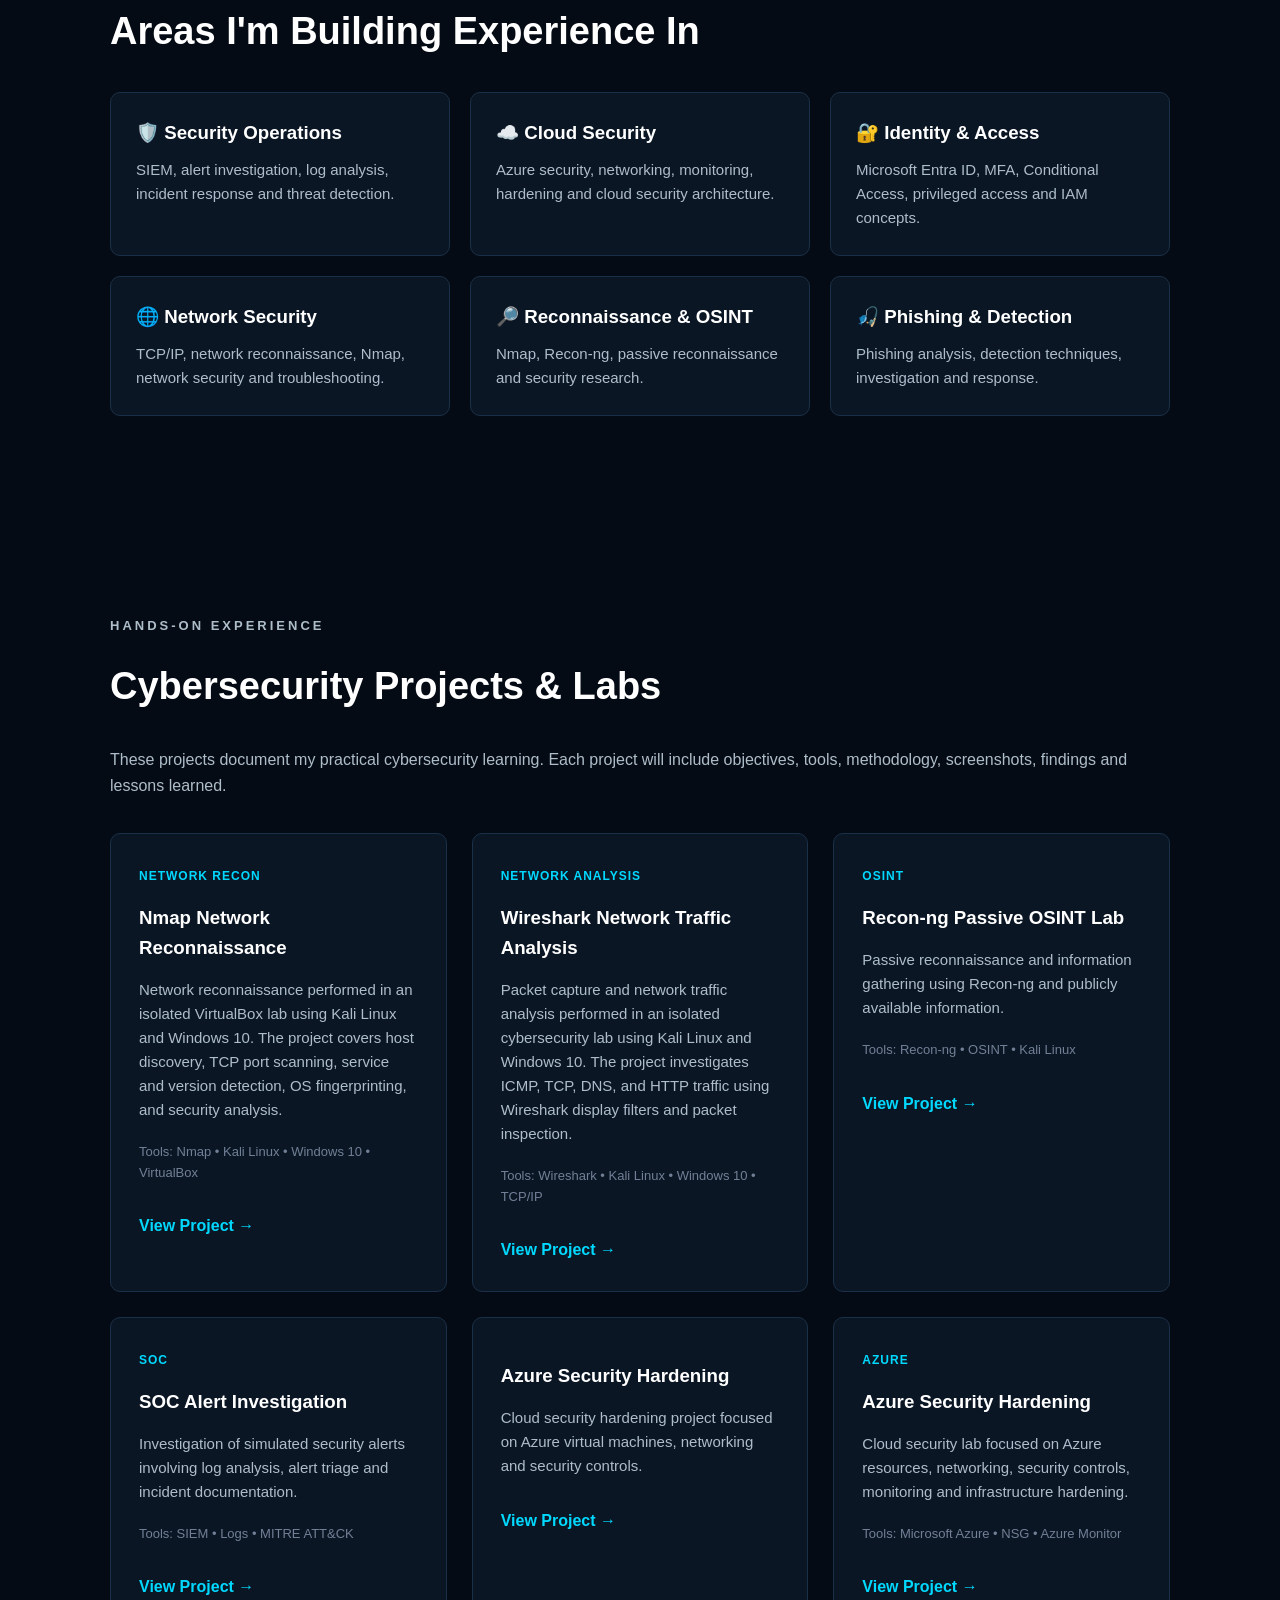
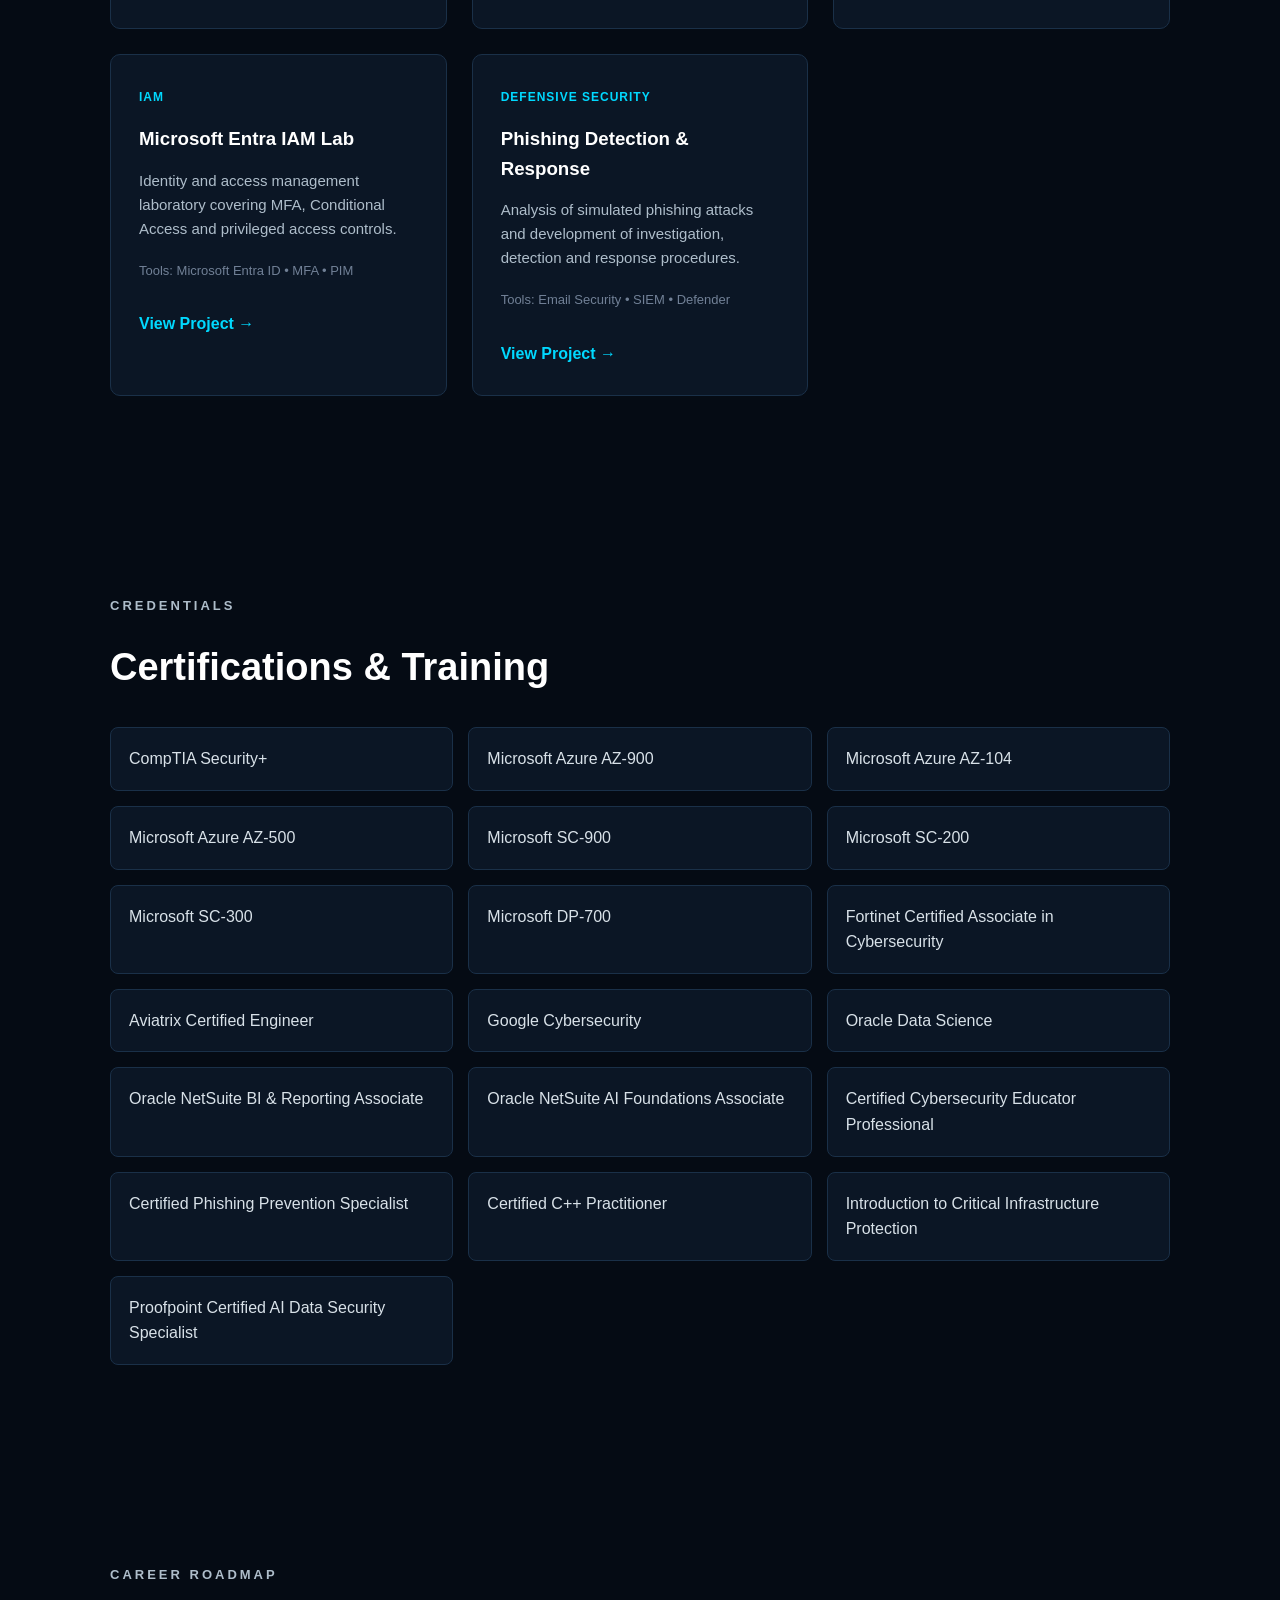
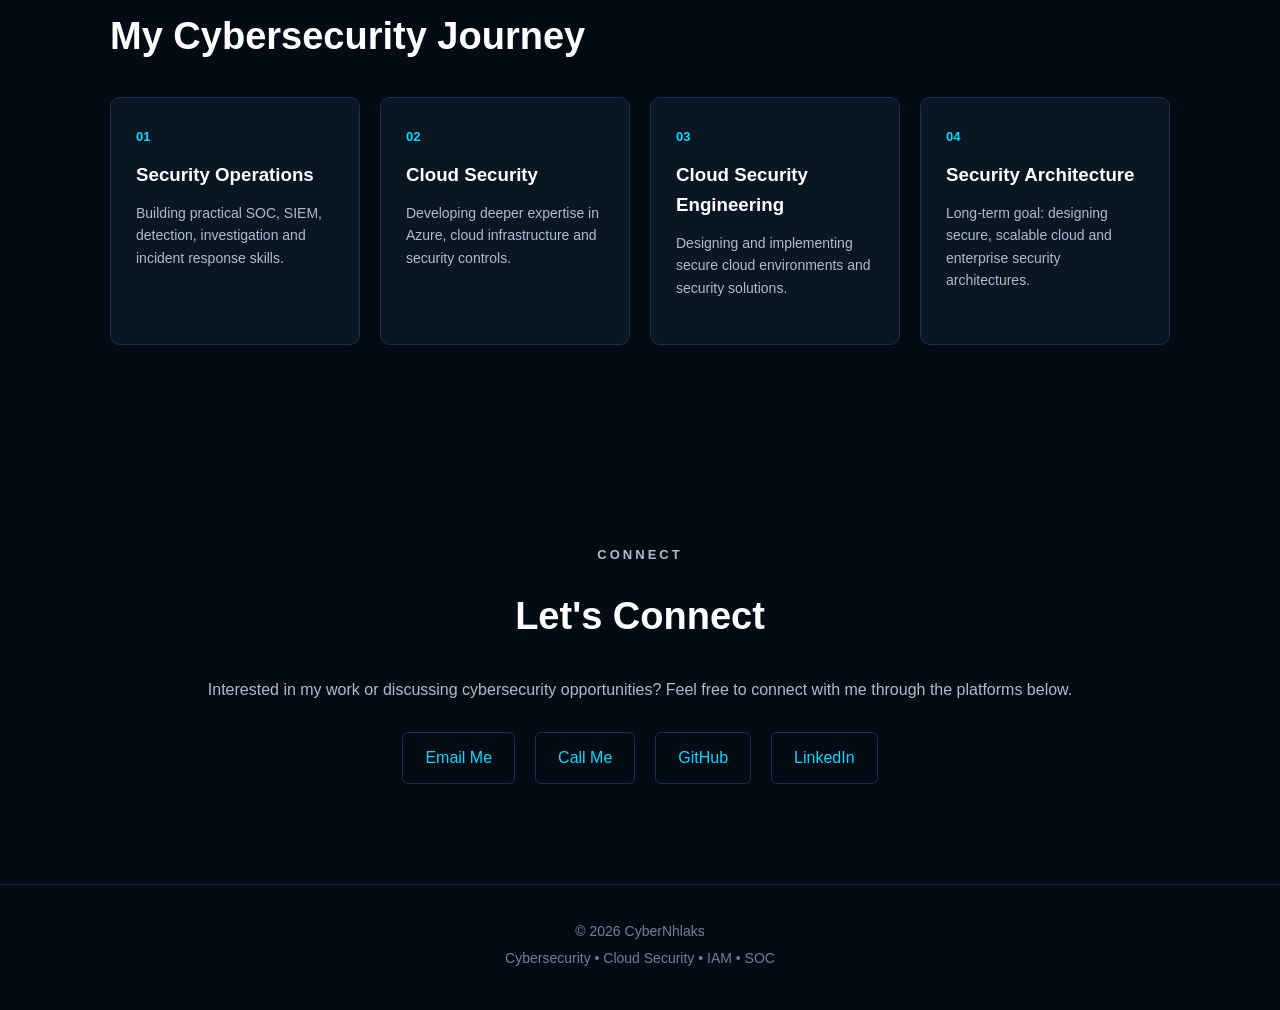
==== commit 3520e302: "Fix duplicate contact section" ====
--- a/index.html
+++ b/index.html
@@ -555,48 +555,9 @@
 
 </section>
         </div>
-        <!-- ================= CONTACT ================= -->
-
-<section id="contact" class="section contact">
-
-    <p class="section-label">CONNECT</p>
-
-    <h2>Let's Connect</h2>
-
-    <p>
-        Interested in my work or discussing cybersecurity opportunities?
-        Feel free to connect with me through the platforms below.
-    </p>
-
-    <div class="social-links">
-
-        <!-- Email -->
-        <a href="mailto:Mkhatshwanhlakanipho2@gmail.com">
-            Email Me
-        </a>
-
-        <!-- Phone -->
-        <a href="tel:+27606148251">
-            Call Me
-        </a>
-
-        <!-- GitHub -->
-        <a href="https://github.com/Niphokuhle116"
-           target="_blank"
-           rel="noopener noreferrer">
-            GitHub
-        </a>
-
-        <!-- LinkedIn -->
-        <a href="https://www.linkedin.com/in/nhlakanipho-mkhatshwa/"
-           target="_blank"
-           rel="noopener noreferrer">
-            LinkedIn
-        </a>
-
-    </div>
-
-</section>s
+      
+
+</section>
 
 
     <!-- ================= FOOTER ================= -->
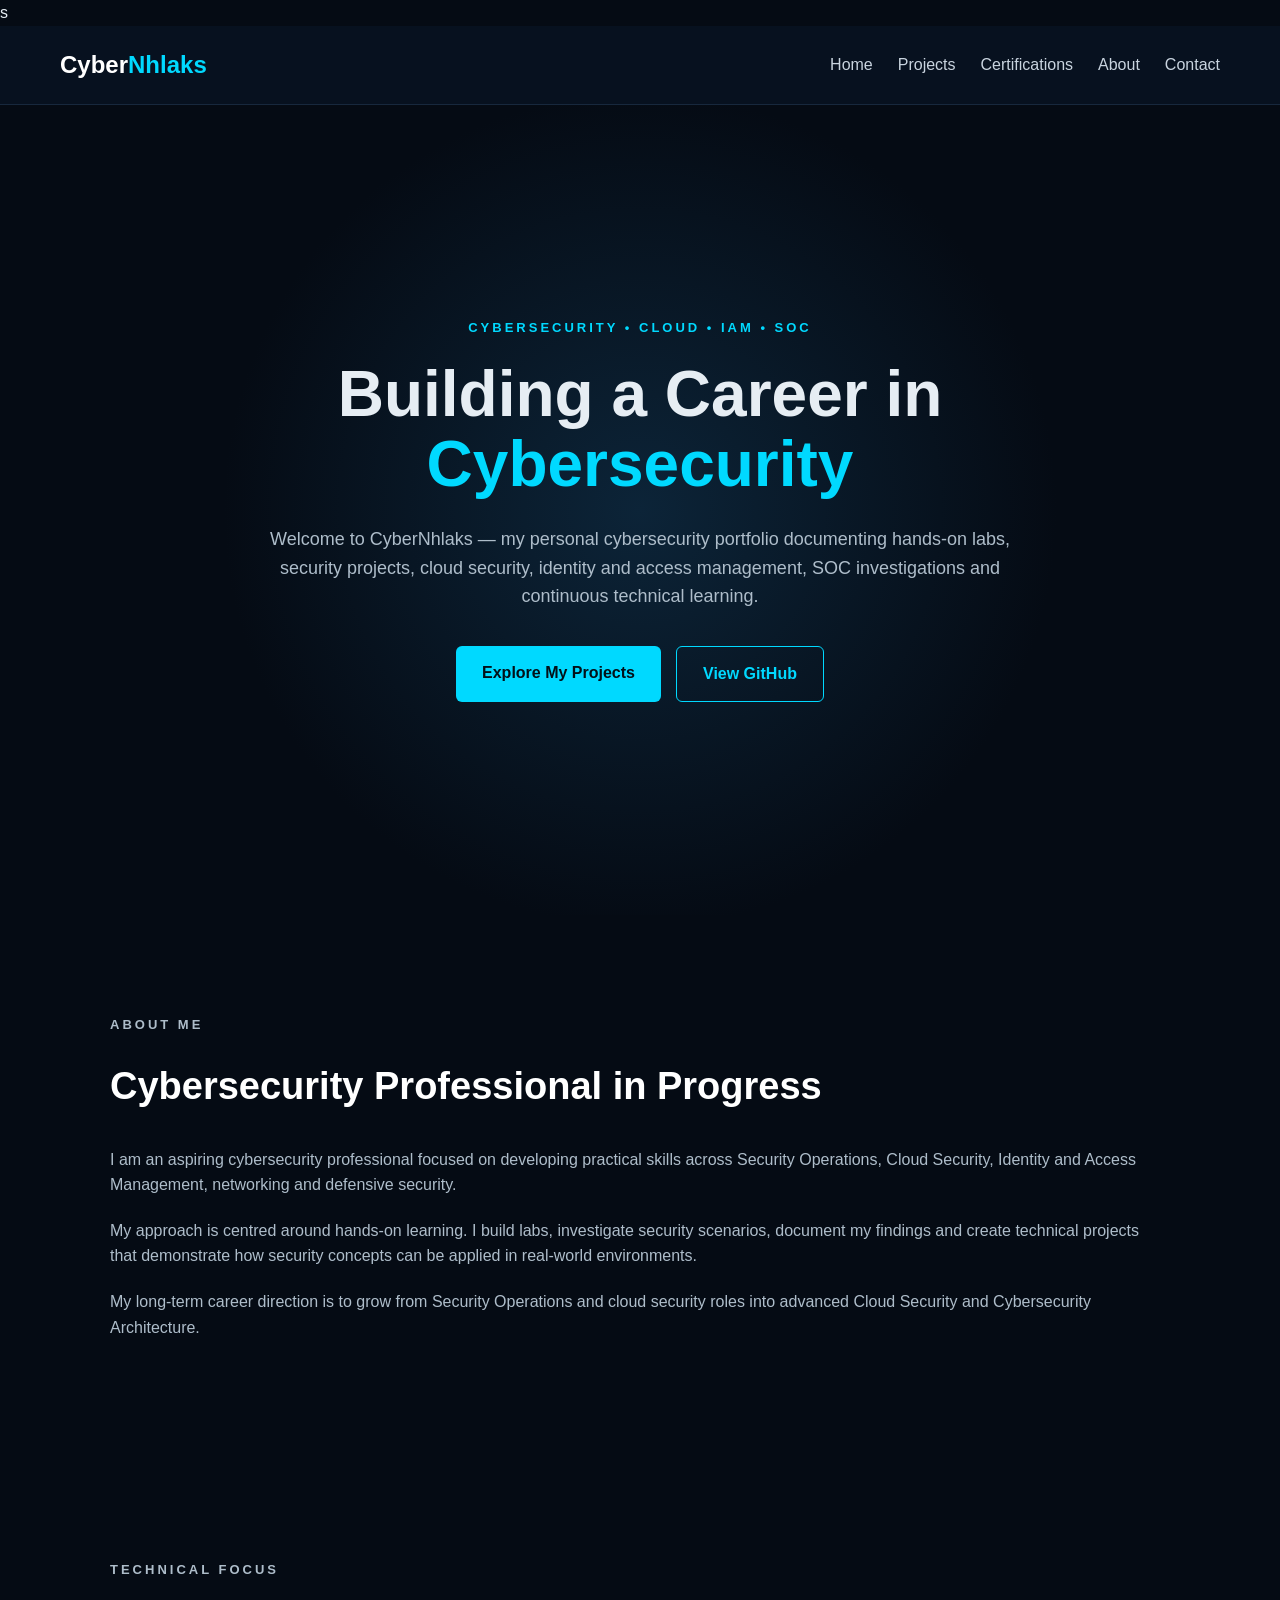
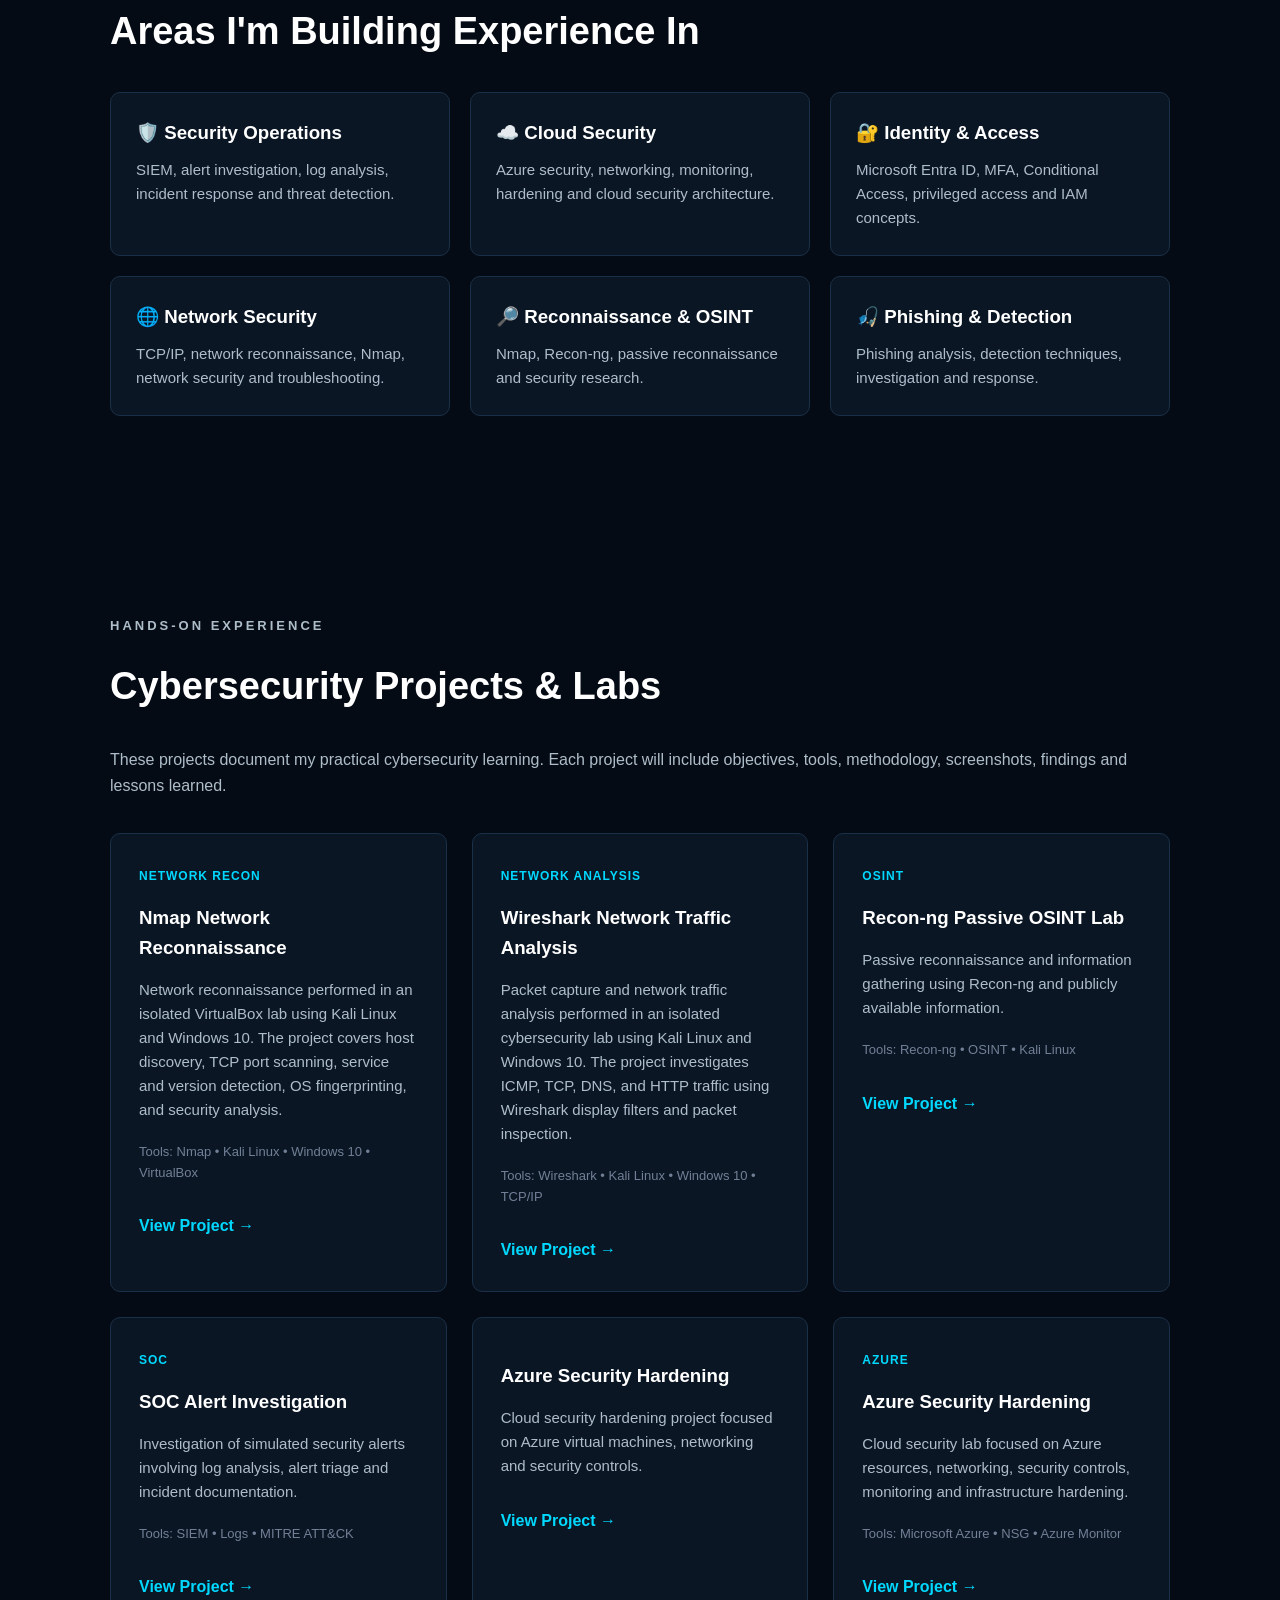
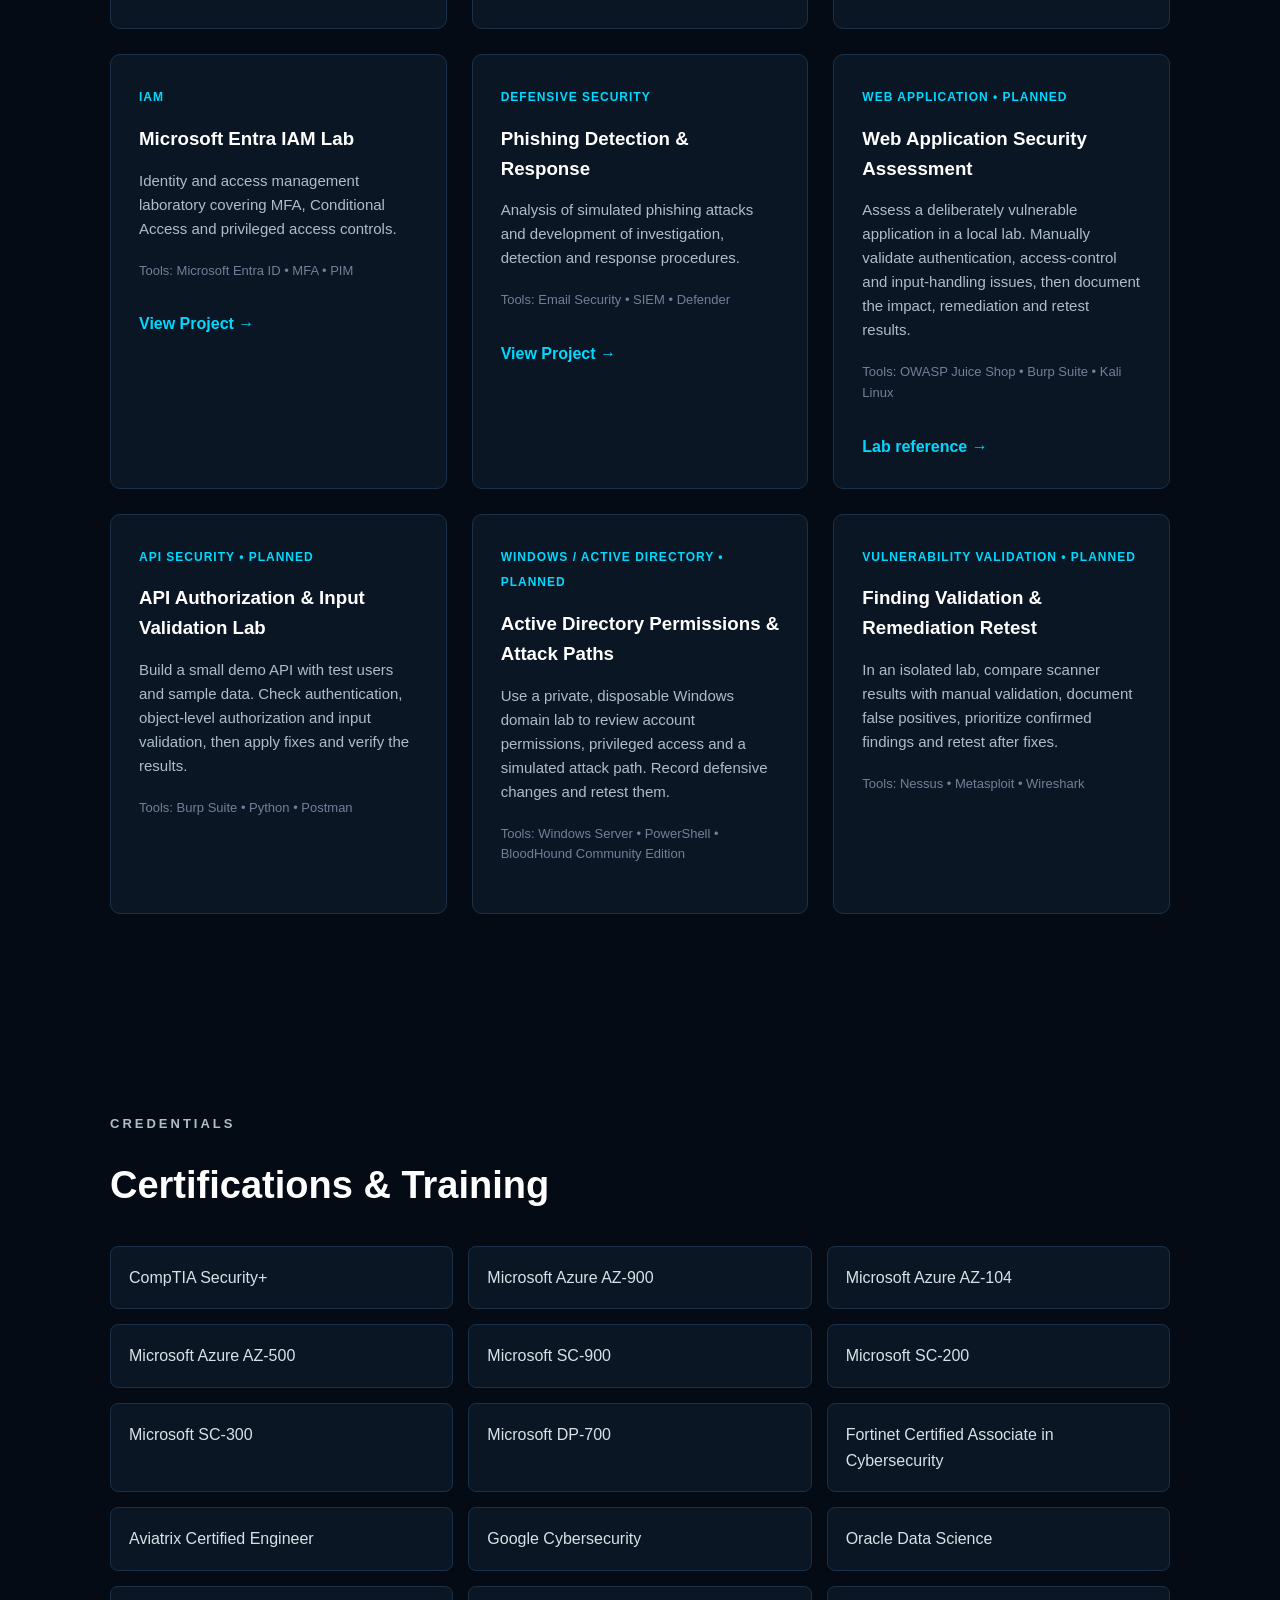
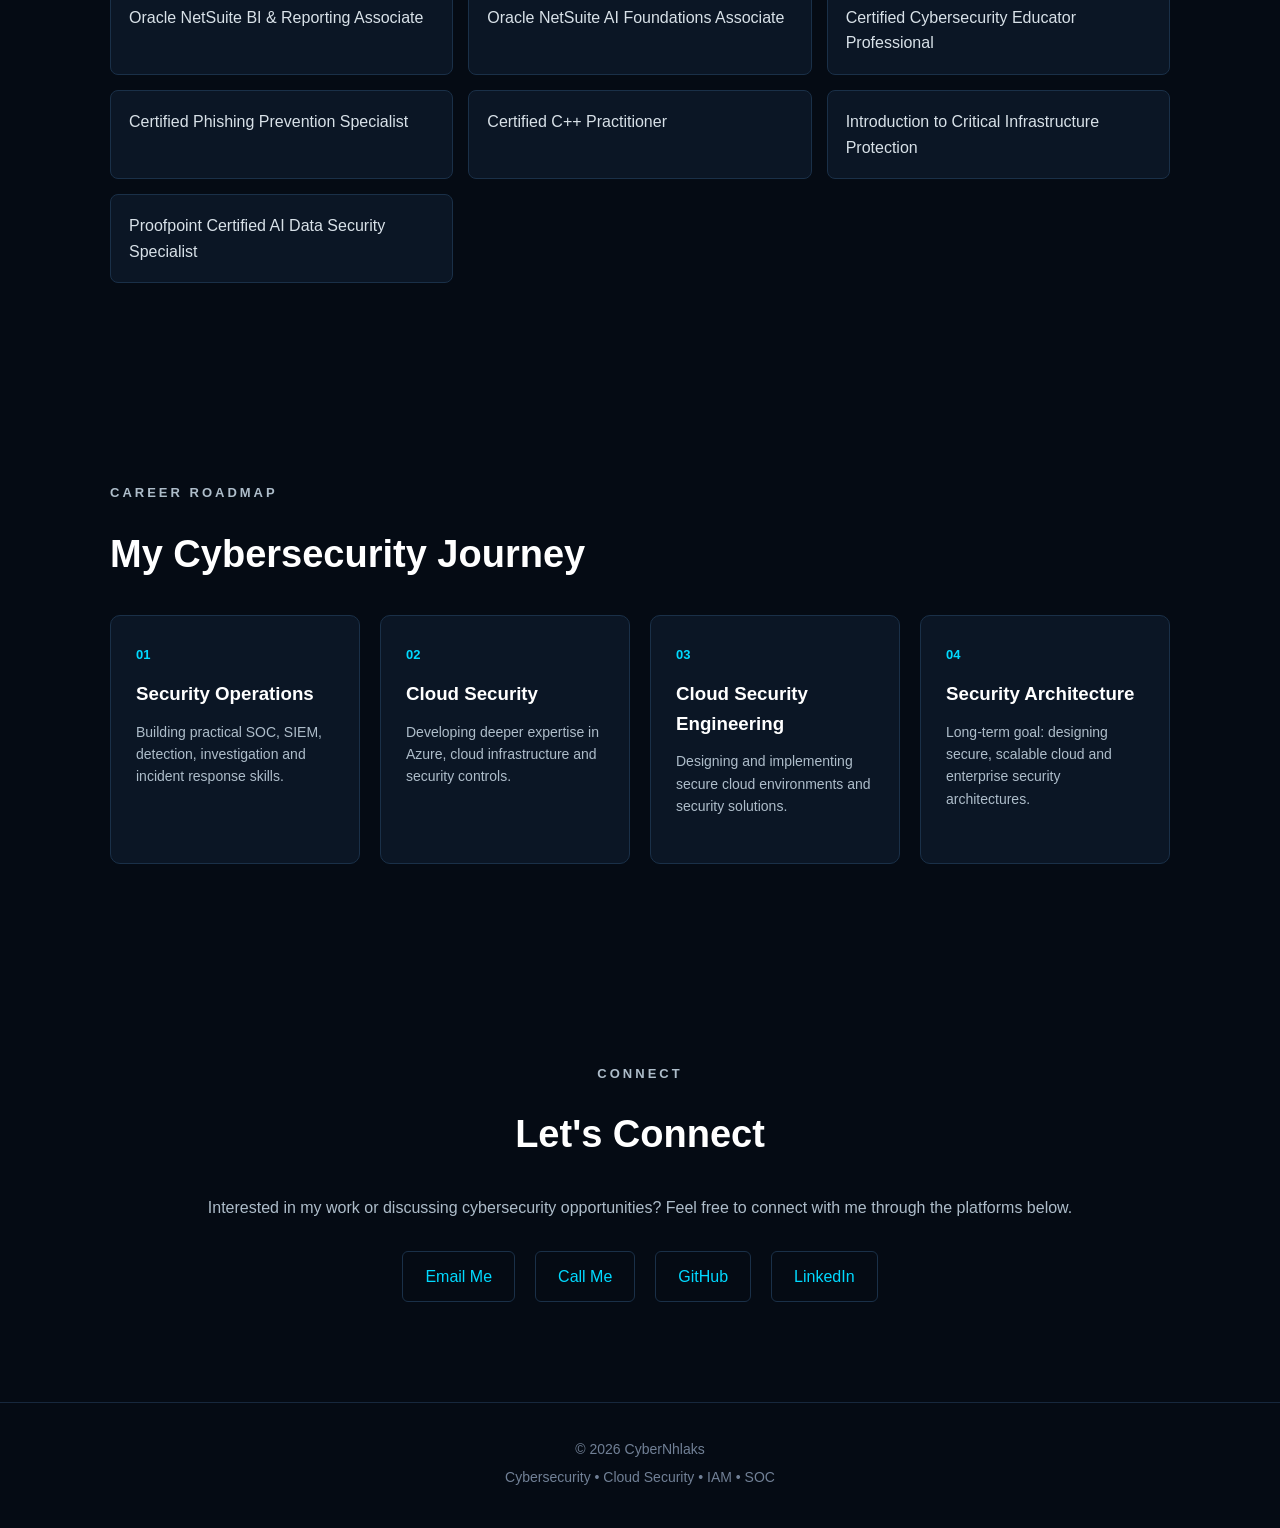
==== commit 6e0ac154: "Add planned penetration testing cards" ====
--- a/index.html
+++ b/index.html
@@ -402,7 +402,65 @@
                 </a>
 
             </div>
-
+        <!-- PENETRATION TESTING PROJECTS — PLANNED -->
+
+<div class="project-card">
+    <span class="project-category">WEB APPLICATION • PLANNED</span>
+    <h3>Web Application Security Assessment</h3>
+    <p>
+        Assess a deliberately vulnerable application in a local lab.
+        Manually validate authentication, access-control and input-handling
+        issues, then document the impact, remediation and retest results.
+    </p>
+    <p class="tools">
+        Tools: OWASP Juice Shop • Burp Suite • Kali Linux
+    </p>
+    <a href="https://owasp.org/www-project-juice-shop/"
+       class="project-link"
+       target="_blank"
+       rel="noopener noreferrer">
+        Lab reference →
+    </a>
+</div>
+
+<div class="project-card">
+    <span class="project-category">API SECURITY • PLANNED</span>
+    <h3>API Authorization &amp; Input Validation Lab</h3>
+    <p>
+        Build a small demo API with test users and sample data. Check
+        authentication, object-level authorization and input validation,
+        then apply fixes and verify the results.
+    </p>
+    <p class="tools">
+        Tools: Burp Suite • Python • Postman
+    </p>
+</div>
+
+<div class="project-card">
+    <span class="project-category">WINDOWS / ACTIVE DIRECTORY • PLANNED</span>
+    <h3>Active Directory Permissions &amp; Attack Paths</h3>
+    <p>
+        Use a private, disposable Windows domain lab to review account
+        permissions, privileged access and a simulated attack path.
+        Record defensive changes and retest them.
+    </p>
+    <p class="tools">
+        Tools: Windows Server • PowerShell • BloodHound Community Edition
+    </p>
+</div>
+
+<div class="project-card">
+    <span class="project-category">VULNERABILITY VALIDATION • PLANNED</span>
+    <h3>Finding Validation &amp; Remediation Retest</h3>
+    <p>
+        In an isolated lab, compare scanner results with manual validation,
+        document false positives, prioritize confirmed findings and retest
+        after fixes.
+    </p>
+    <p class="tools">
+        Tools: Nessus • Metasploit • Wireshark
+    </p>
+</div>
         </div>
 
     </section>
